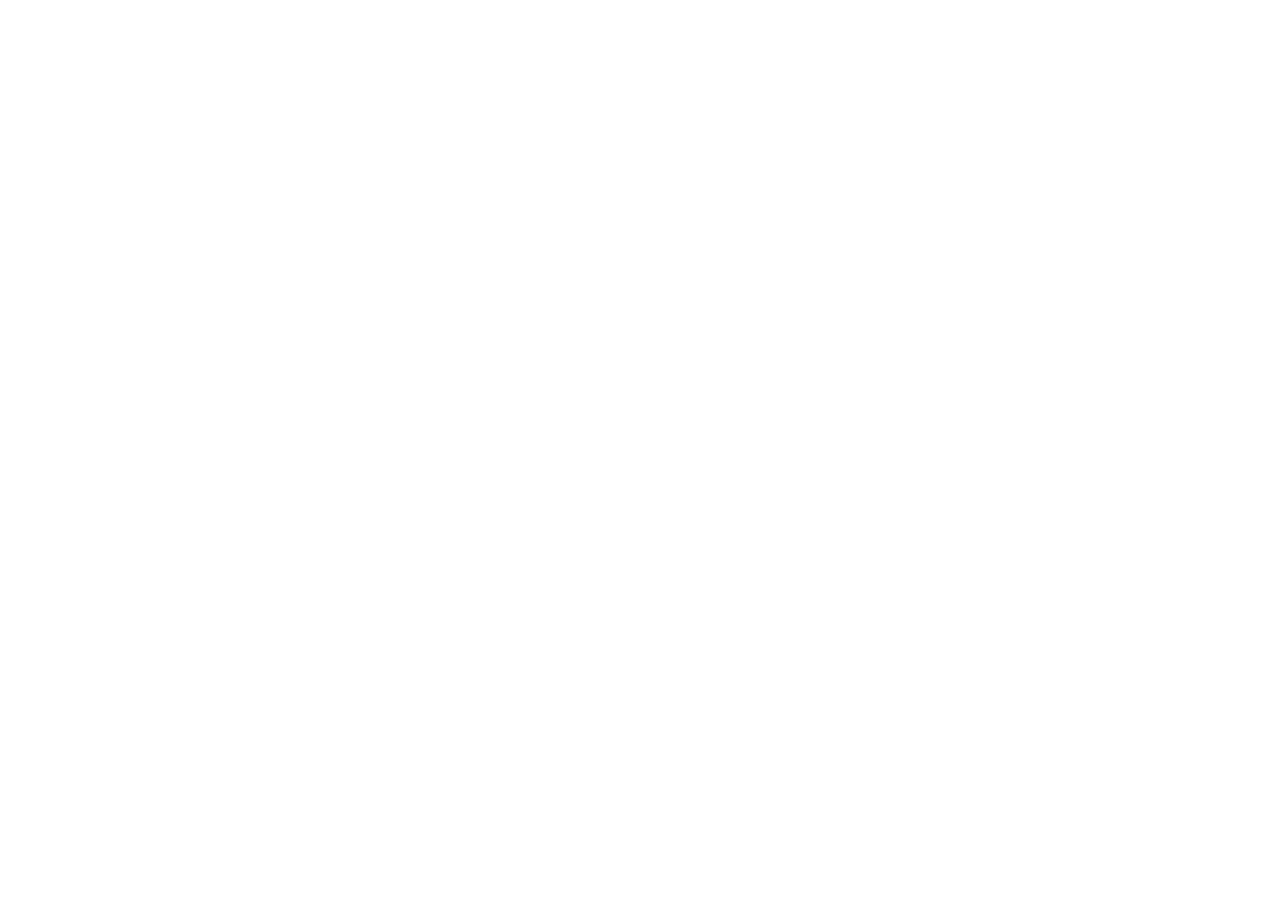
==== index.html @ 890cbd25 "Initialisation du projet et creation de la structure HTML" ====
<!DOCTYPE html>
<html lang="fr">
<head>
    <meta charset="UTF-8">
    <meta name="viewport" content="width=device-width, initial-scale=1.0">
    <title>Accueil</title>
    <link rel="stylesheet" href="css/style.css">
</head>
<body>
    <header>

    </header>
    <main>

    </main>
    <footer>

    </footer>
    <script src="js/main.js"></script>
    
</body>
</html>
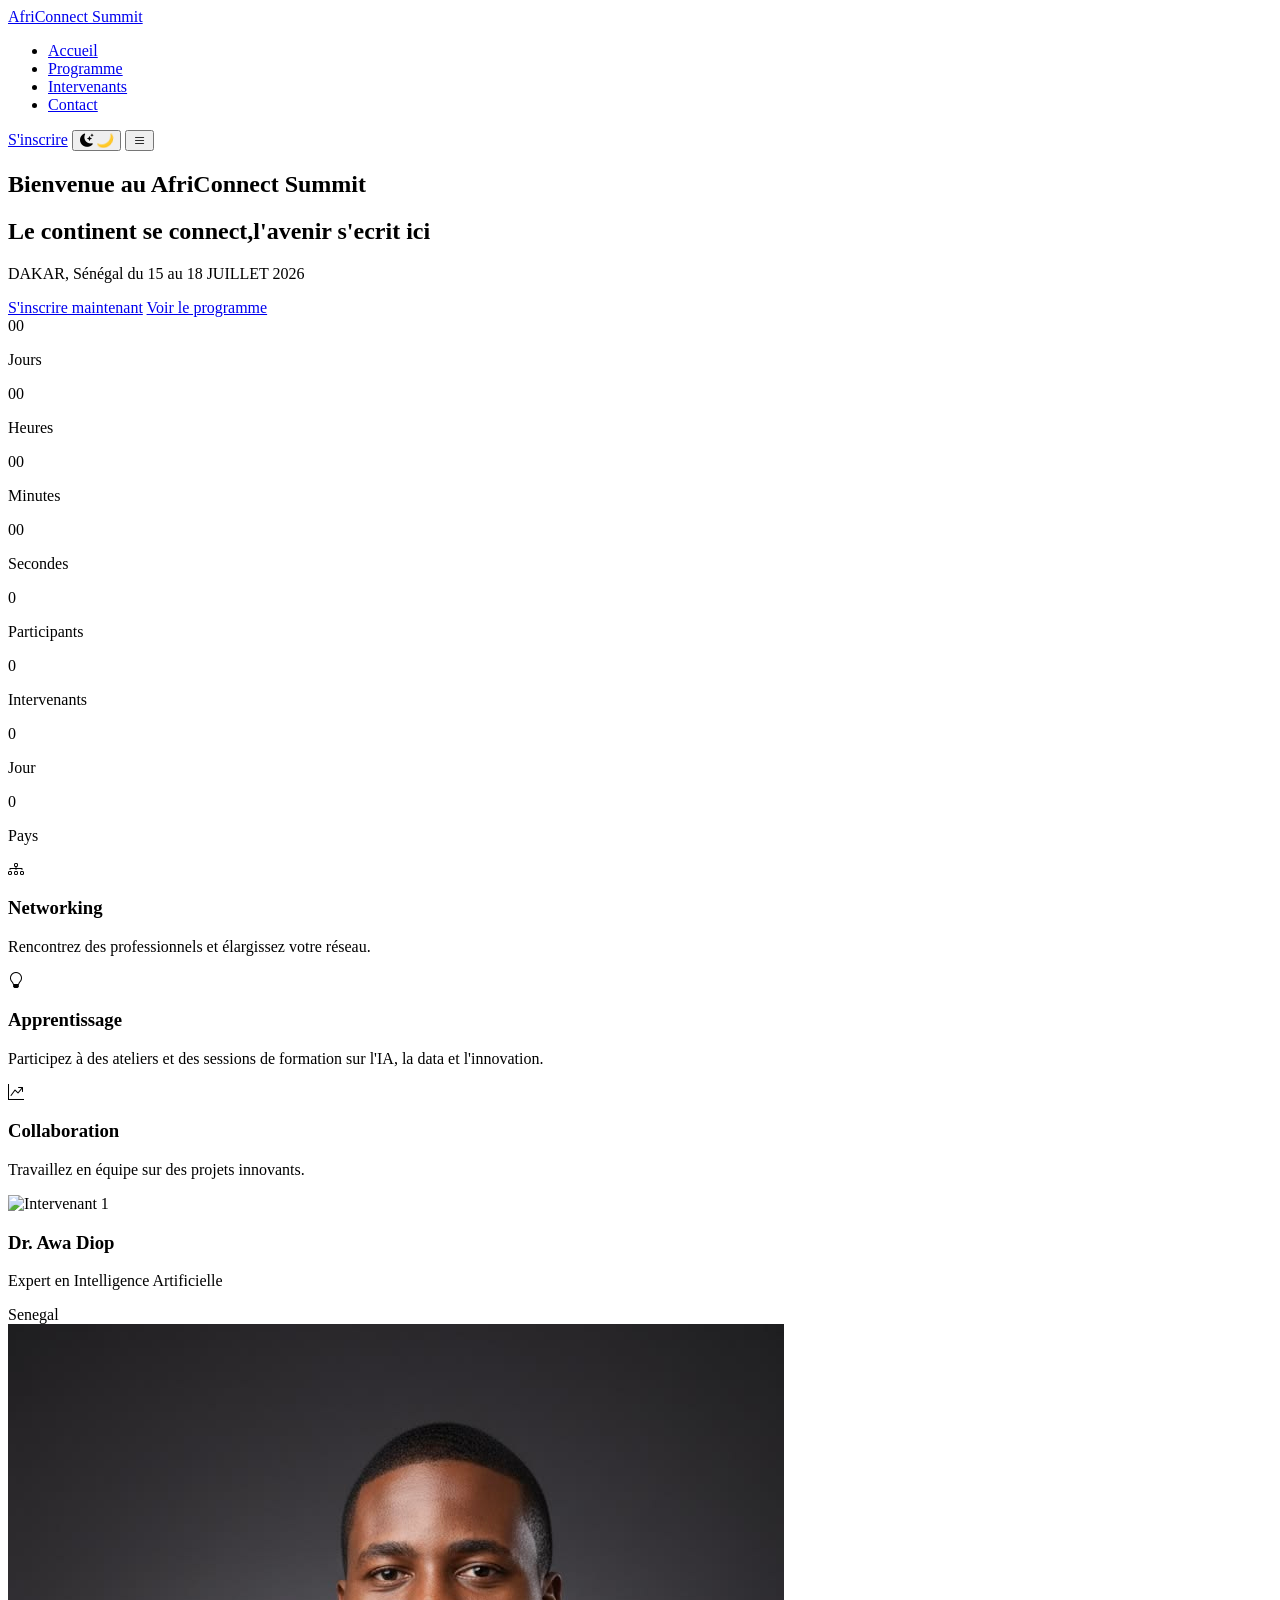
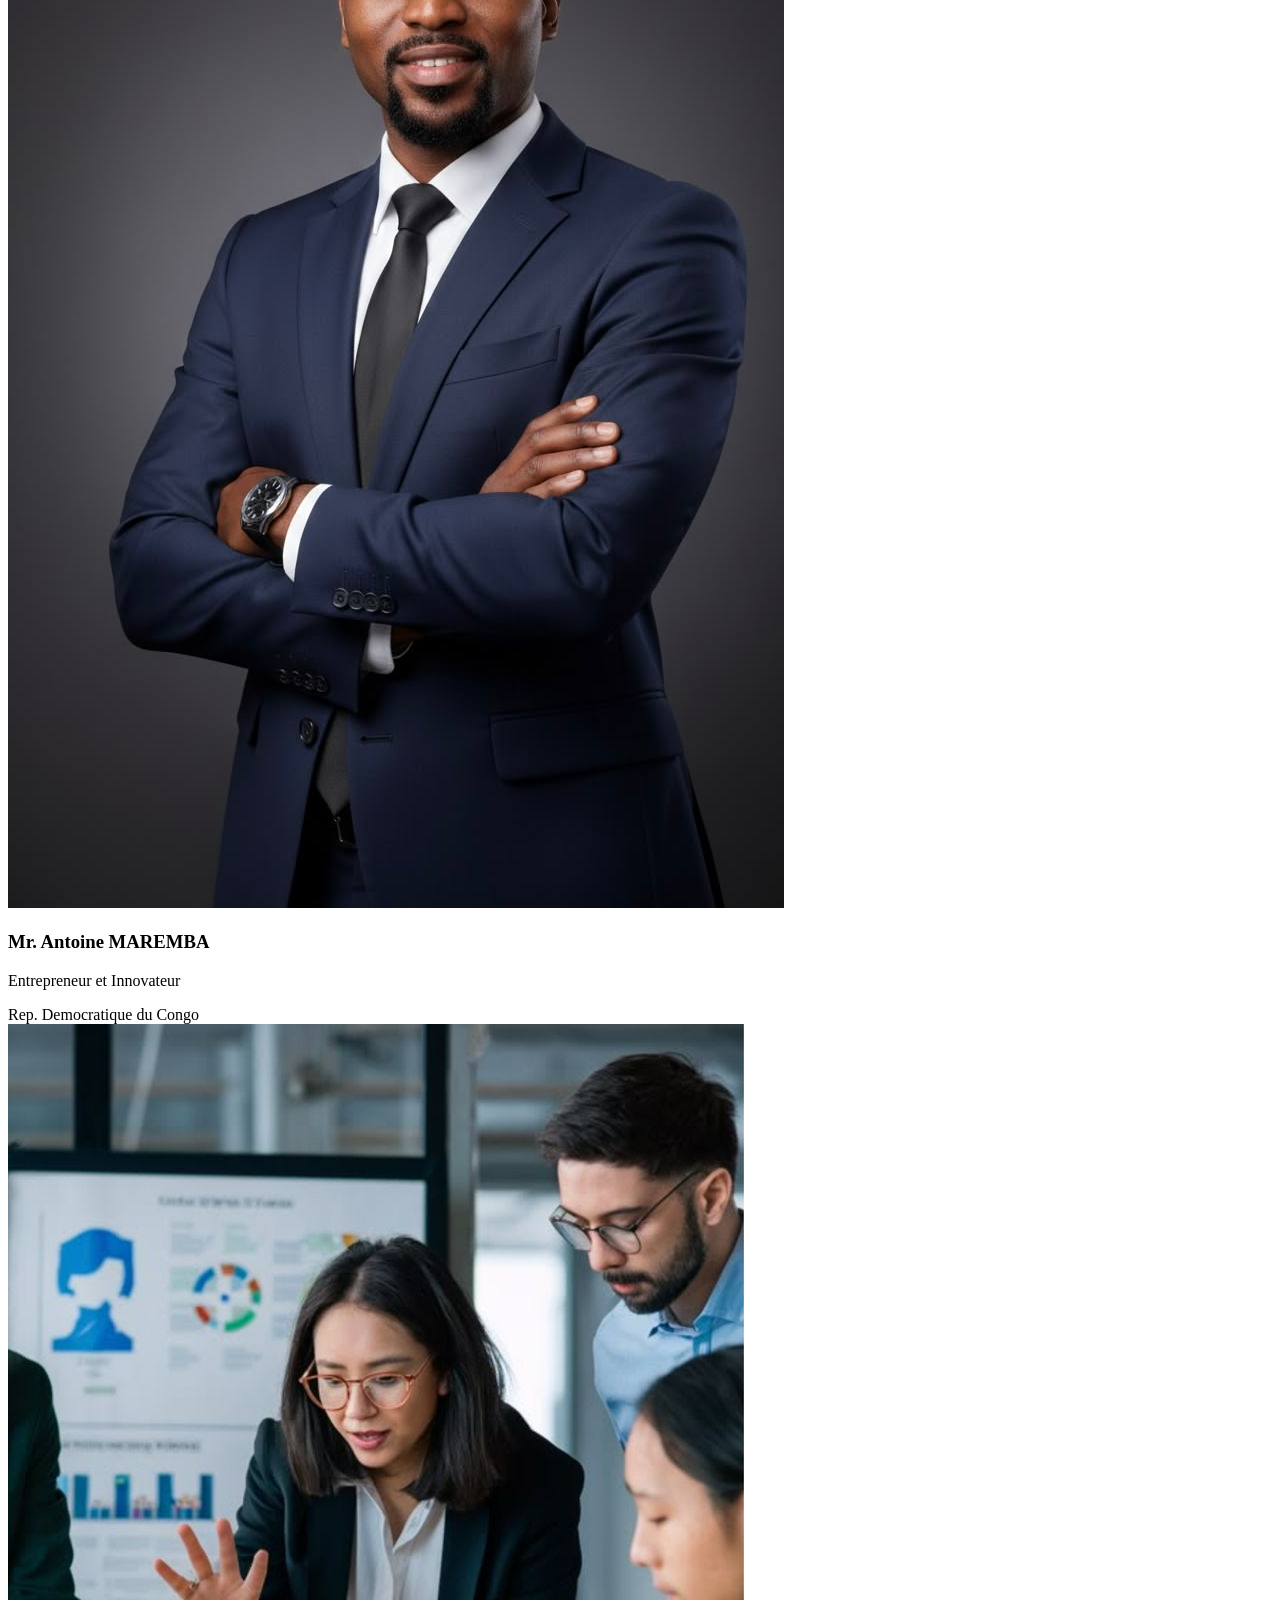
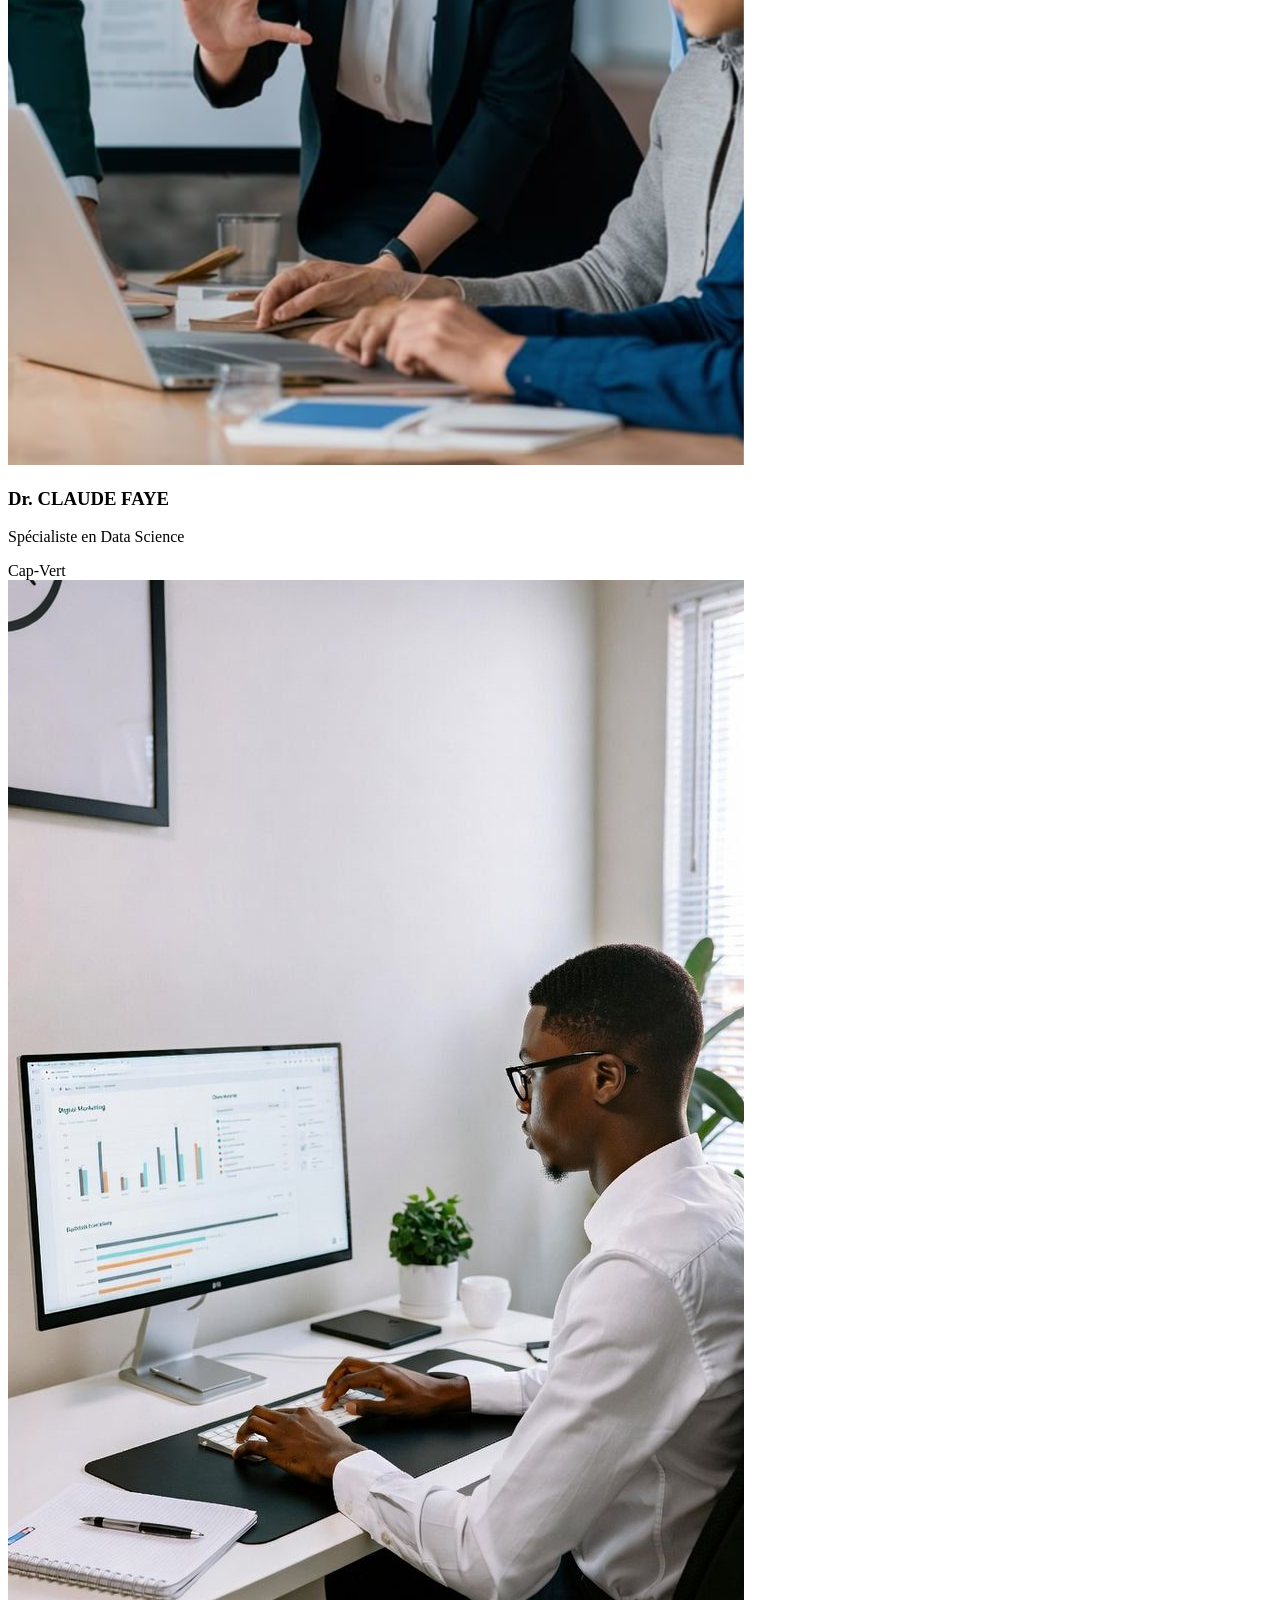
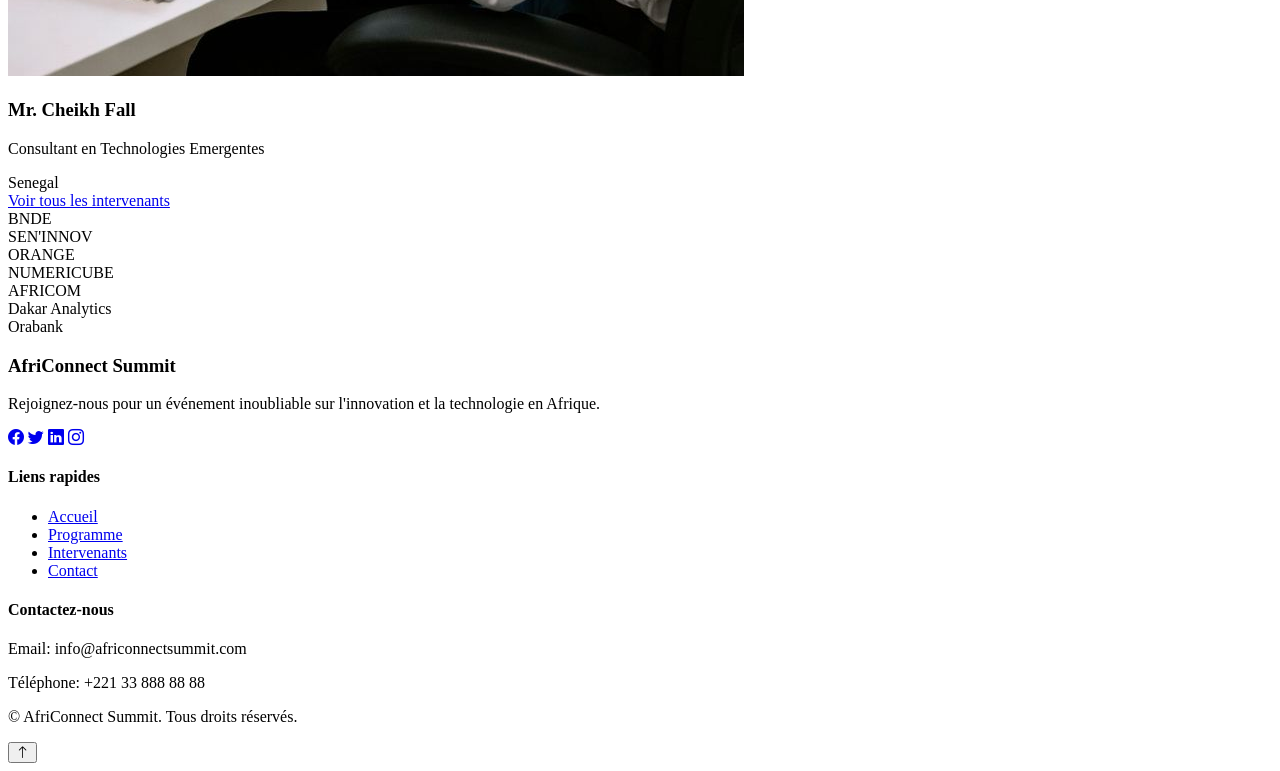
==== commit 0793b834: "Finalisation des 4 pages HTML" ====
--- a/index.html
+++ b/index.html
@@ -4,18 +4,193 @@
     <meta charset="UTF-8">
     <meta name="viewport" content="width=device-width, initial-scale=1.0">
     <title>Accueil</title>
+     <link rel="preconnect" href="https://fonts.googleapis.com">
+  <link href="https://fonts.googleapis.com/css2?family=Space+Grotesk:wght@500;600;700&family=Inter:wght@400;500;600;700&display=swap" rel="stylesheet">
+
+  <link rel="stylesheet" href="https://cdn.jsdelivr.net/npm/bootstrap-icons@1.11.3/font/bootstrap-icons.css">
     <link rel="stylesheet" href="css/style.css">
 </head>
 <body>
     <header>
+<nav class="navbar">
+            <a href="index.html" class="logo">AfriConnect <span>Summit</span></a>
+            <ul class="nav-links">
+                <li> <a href="index.html" class="acc">Accueil</a></li>
+                <li> <a href="programme.html">Programme</a></li>
+                <li> <a href="intervenants.html">Intervenants</a></li>
+                <li> <a href="contact.html">Contact</a></li>
+            </ul>
+            <div class="nav-actions">
+                <a href="contact.html" class="btn">S'inscrire</a>
+                <button id="theme-toggle" aria-label="Changer le thème">
+                    <i class="bi bi-moon-stars-fill"> 🌙 </i>
+                </button>
+                <button id="menu-toggle" aria-label="Ouvrir le menu">
+                <i class="bi bi-list"></i>
+            </button>
 
+            </div>
+        </nav>
     </header>
     <main>
+        <section class="hero">
+            <div class="container">
+                <h1>Bienvenue au AfriConnect Summit</h1>
+                <h2>Le continent se connect,l'avenir s'ecrit ici</h2>
+                <p class="hero-temp">DAKAR, Sénégal du 15 au 18 JUILLET 2026</p>
+
+                <a href="contact.html" class="btn">S'inscrire maintenant</a>
+                <a href="programme.html" class="btn">Voir le programme</a>
+            </div>
+            <!--COMPTE À REBOURS-->
+            <div class="countdown">
+                <div class="cd-item">
+                    <span id="days">00</span>
+                    <p>Jours</p>
+                </div>
+                <div class="cd-item">
+                    <span id="hours">00</span>
+                    <p>Heures</p>
+                </div>
+                <div class="cd-item">
+                    <span id="minutes">00</span>
+                    <p>Minutes</p>
+                </div>
+                <div class="cd-item">
+                    <span id="seconds">00</span>
+                    <p>Secondes</p>
+                </div>
+            </div>
+        </section>
+        <!--SECTION STATISTIQUES-->
+        <section class="stats">
+            <div class="container stats-grid">
+                <div class="stat-item">
+                    <span class="stat-number" data-target="1200">0</span>
+                    <p>Participants</p>
+                </div>
+                <div class="stat-item">
+                    <span class="stat-number" data-target="48">0</span>
+                    <p>Intervenants</p>
+                </div>
+                <div class="stat-item">
+                    <span class="stat-number" data-target="3">0</span>
+                    <p>Jour</p>
+                </div>
+                <div class="stat-item">
+                    <span class="stat-number" data-target="12">0</span>
+                    <p>Pays</p>
+                </div>
+            </div>
+        </section>
+        <!--SECTION POURQUOI PARTICIPER-->
+        <section class="why">
+            <div class="container why-flex">
+                <div class="why-card anim">
+                  <i class="bi bi-diagram-3"></i>
+                    <h3>Networking</h3>
+                    <p>Rencontrez des professionnels et élargissez votre réseau.</p>
+                </div>
+                <div class="why-card anim">
+                  <i class="bi bi-lightbulb"></i>
+                    <h3>Apprentissage</h3>
+                    <p>Participez à des ateliers et des sessions de formation sur l'IA, la data et l'innovation.</p>
+                </div>
+                <div class="why-card anim">
+                  <i class="bi bi-graph-up-arrow"></i>
+                    <h3>Collaboration</h3>
+                    <p>Travaillez en équipe sur des projets innovants.</p>
+                </div>
+            </div>
+        </section>
+        <!--SECTION INTERVENANTS-->
+        <section class="speakers">
+            <div class="container">
+                <div class="speakers-grid">
+                    <div class="speaker-card anim">
+                        <img src="images/expert ia.jpg" alt="Intervenant 1">
+                        <h3>Dr. Awa Diop</h3>
+                        <p>Expert en Intelligence Artificielle</p>
+                        <span>Senegal</span>
+                    </div>
+                    <div class="speaker-card anim">
+                        <img src="images/innov.jpg" alt="Intervenant 2">
+                        <h3>Mr. Antoine MAREMBA</h3>
+                        <p>Entrepreneur et Innovateur</p>
+                        <span>Rep. Democratique du Congo</span>
+                    </div>
+                    <div class="speaker-card anim">
+                        <img src="images/ds.jpg" alt="Intervenant 3">
+                        <h3>Dr. CLAUDE FAYE</h3>
+                        <p>Spécialiste en Data Science</p>
+                        <span>Cap-Vert</span>
+                    </div>
+                    <div class="speaker-card anim">
+                        <img src="images/tech.jpg" alt="Intervenant 4">
+                        <h3>Mr. Cheikh Fall</h3>
+                        <p>Consultant en Technologies Emergentes</p>
+                        <span>Senegal</span>
+                    </div>
+                </div>
+                    <div class="see-all">
+                        <a href="intervenants.html" class="btn">Voir tous les intervenants</a>
+                    </div>
+            </div>
+            </section>
+        <!--SECTION SPONSORS-->
+        <section class="sponsors">
+            <div class="container sponsors-flex">
+                <div class="sponsor-or">
+                    <div class="sponsor-logo">BNDE</div>
+                    <div class="sponsor-logo">SEN'INNOV</div>
+                </div>
+                <div class="sponsor-argent">
+                    <div class="sponsor-logo">ORANGE</div>
+                    <div class="sponsor-logo">NUMERICUBE</div>
+                    <div class="sponsor-logo">AFRICOM</div>
+                </div>
+                <div class="sponsor-bronze">
+                    <div class="sponsor-logo">Dakar Analytics</div>
+                    <div class="sponsor-logo">Orabank</div>
+                </div>
+            </div>
+        </section>
 
     </main>
-    <footer>
+    <!--SECTION FOOTER-->
+    <footer class="footer">
+        <div class="container footer-flex">
+            <div class="footer-info">
+                <h3>AfriConnect Summit</h3>
+                <p>Rejoignez-nous pour un événement inoubliable sur l'innovation et la technologie en Afrique.</p>
+                <div class="social-icons">
+                    <a href="#"><i class="bi bi-facebook"></i></a>
+                    <a href="#"><i class="bi bi-twitter"></i></a>
+                    <a href="#"><i class="bi bi-linkedin"></i></a>
+                    <a href="#"><i class="bi bi-instagram"></i></a>
+                </div>
+            </div>
+            <div class="footer-links">
+                <h4>Liens rapides</h4>
+                <ul>
+                    <li><a href="index.html">Accueil</a></li>
+                    <li><a href="programme.html">Programme</a></li>
+                    <li><a href="intervenants.html">Intervenants</a></li>
+                    <li><a href="contact.html">Contact</a></li>
+                </ul>
+            </div>
+            <div class="footer-contact">
+                <h4>Contactez-nous</h4>
+                <p>Email: info@africonnectsummit.com</p>
+                <p>Téléphone: +221 33 888 88 88</p>
+            </div>
+        </div>
+        <p class="footer-bottom">© <span id="current-year"></span> AfriConnect Summit. Tous droits réservés.</p>
 
     </footer>
+    <button id="back-to-top" aria-label="Retour en haut">
+        <i class="bi bi-arrow-up"></i>
+    </button>
     <script src="js/main.js"></script>
     
 </body>
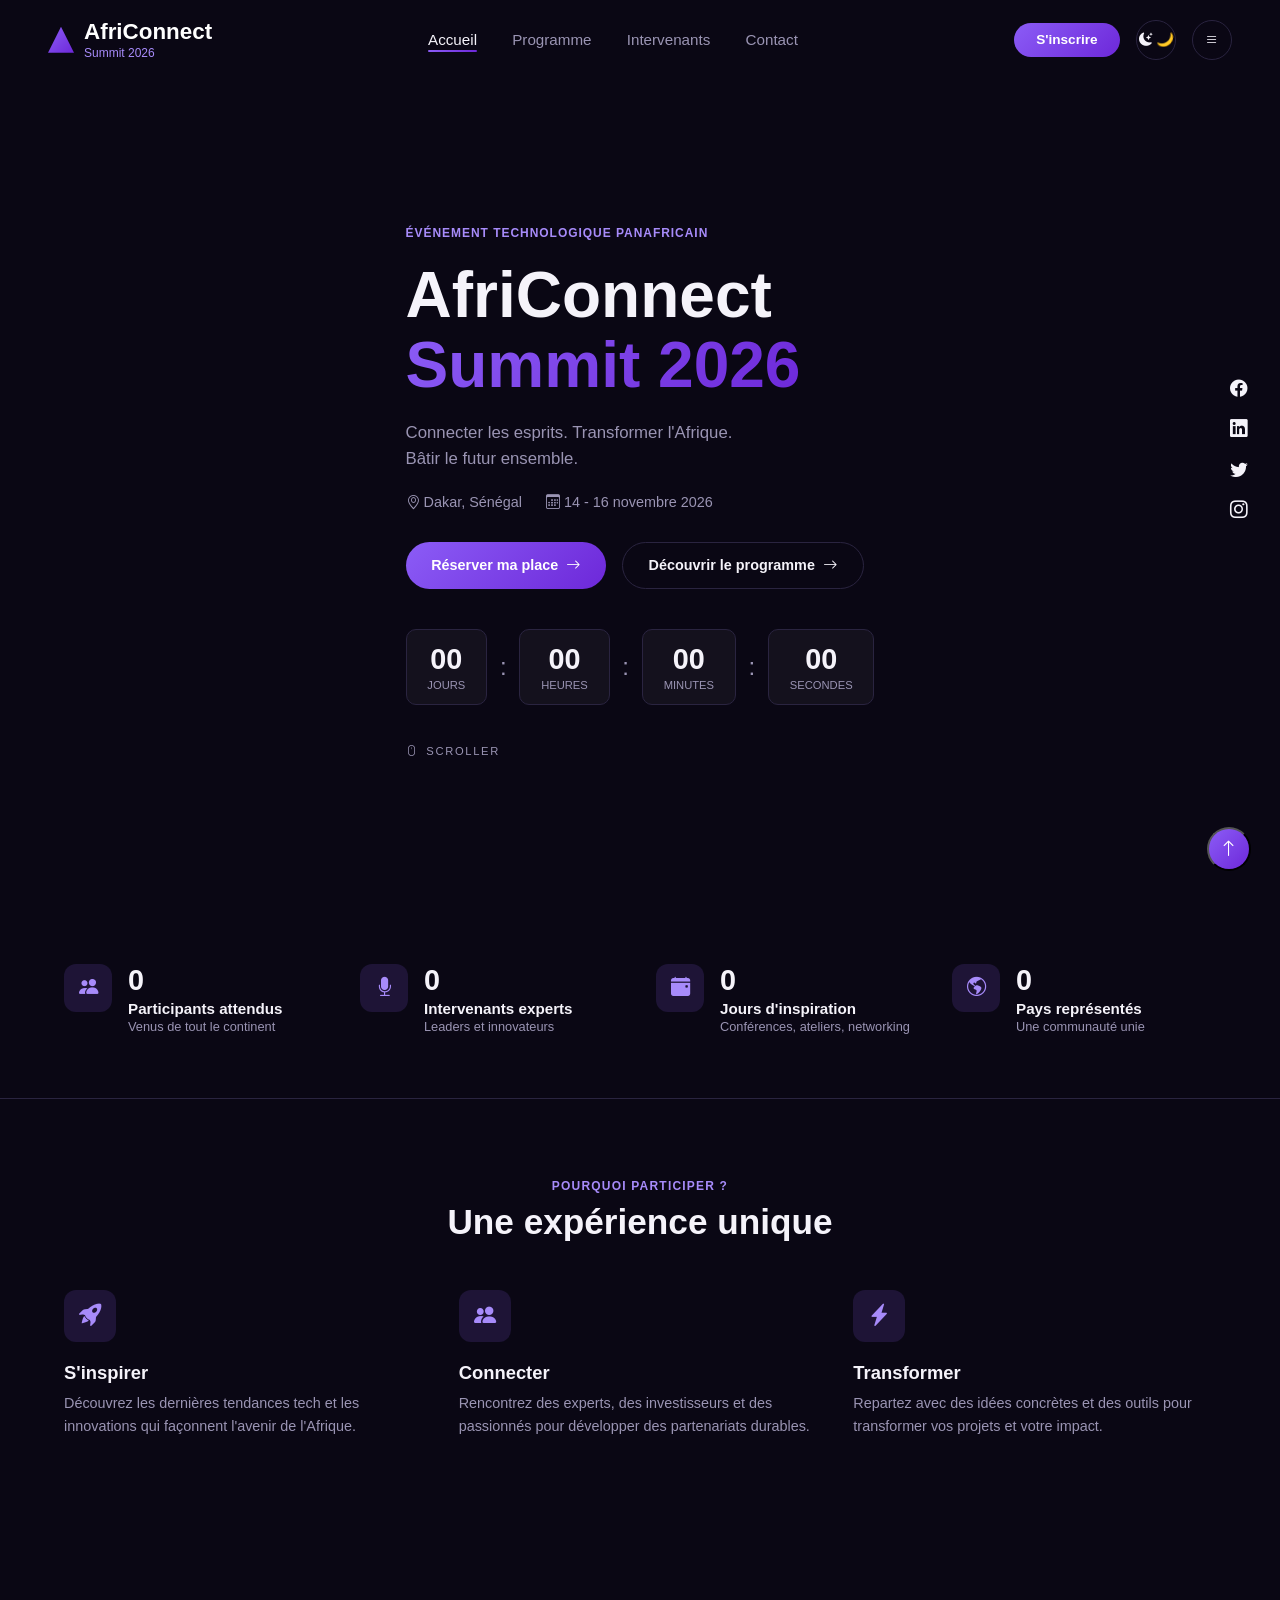
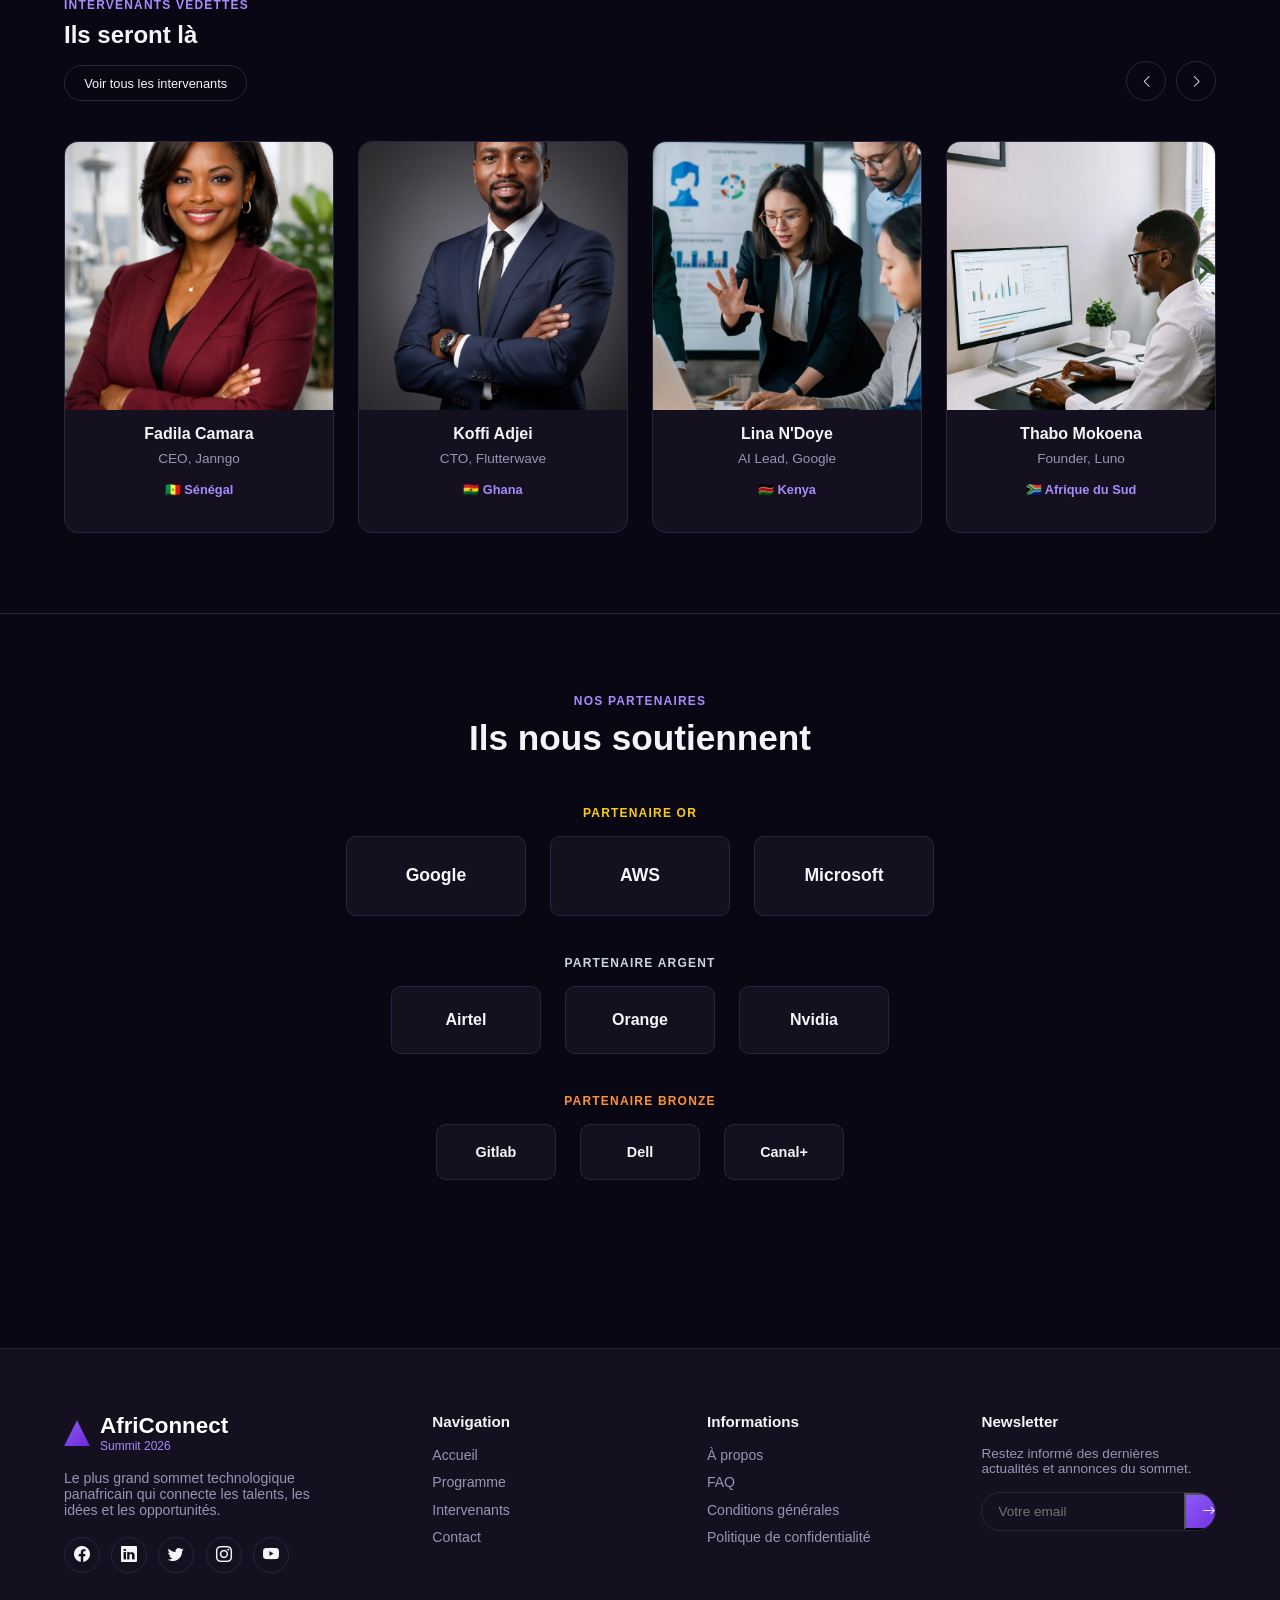
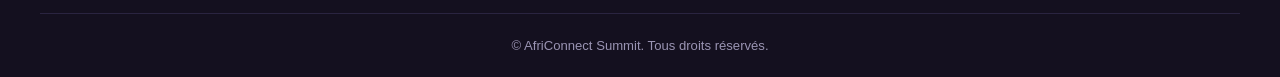
==== commit 2c47686c: "Finalisation du design CSS des 4 pages du site" ====
--- a/index.html
+++ b/index.html
@@ -13,7 +13,13 @@
 <body>
     <header>
 <nav class="navbar">
-            <a href="index.html" class="logo">AfriConnect <span>Summit</span></a>
+            <a href="index.html" class="logo">
+                <span class="logo-triangle"></span>
+                <span class="logo-text">
+                    <span class="logo-main">AfriConnect</span>
+                    <span class="logo-sub">Summit 2026</span>
+                </span>
+            </a>
             <ul class="nav-links">
                 <li> <a href="index.html" class="acc">Accueil</a></li>
                 <li> <a href="programme.html">Programme</a></li>
@@ -33,164 +39,264 @@
         </nav>
     </header>
     <main>
+        <!--SECTION HERO-->
         <section class="hero">
-            <div class="container">
-                <h1>Bienvenue au AfriConnect Summit</h1>
-                <h2>Le continent se connect,l'avenir s'ecrit ici</h2>
-                <p class="hero-temp">DAKAR, Sénégal du 15 au 18 JUILLET 2026</p>
-
-                <a href="contact.html" class="btn">S'inscrire maintenant</a>
-                <a href="programme.html" class="btn">Voir le programme</a>
-            </div>
-            <!--COMPTE À REBOURS-->
-            <div class="countdown">
-                <div class="cd-item">
-                    <span id="days">00</span>
-                    <p>Jours</p>
-                </div>
-                <div class="cd-item">
-                    <span id="hours">00</span>
-                    <p>Heures</p>
-                </div>
-                <div class="cd-item">
-                    <span id="minutes">00</span>
-                    <p>Minutes</p>
-                </div>
-                <div class="cd-item">
-                    <span id="seconds">00</span>
-                    <p>Secondes</p>
-                </div>
-            </div>
-        </section>
+    <video class="hero-video" autoplay muted loop playsinline>
+        <source src="https://videos.pexels.com/video-files/7101912/7101912-uhd_2560_1440_25fps.mp4" type="video/mp4">
+    </video>
+    <div class="hero-overlay"></div>
+
+    <div class="hero-socials">
+        <a href="#" aria-label="Facebook"><i class="bi bi-facebook"></i></a>
+        <a href="#" aria-label="LinkedIn"><i class="bi bi-linkedin"></i></a>
+        <a href="#" aria-label="Twitter"><i class="bi bi-twitter"></i></a>
+        <a href="#" aria-label="Instagram"><i class="bi bi-instagram"></i></a>
+    </div>
+
+    <div class="container hero-content">
+        <span class="badge">Événement technologique panafricain</span>
+        <h1>AfriConnect<br><span class="gradient-text">Summit 2026</span></h1>
+        <p class="hero-temp">Connecter les esprits. Transformer l'Afrique.<br>Bâtir le futur ensemble.</p>
+
+        <div class="hero-meta">
+            <span><i class="bi bi-geo-alt"></i> Dakar, Sénégal</span>
+            <span><i class="bi bi-calendar3"></i> 14 - 16 novembre 2026</span>
+        </div>
+
+        <div class="hero-cta">
+            <a href="contact.html" class="btn btn-primary">Réserver ma place <i class="bi bi-arrow-right"></i></a>
+            <a href="programme.html" class="btn btn-outline">Découvrir le programme <i class="bi bi-arrow-right"></i></a>
+        </div>
+
+        <div class="countdown">
+            <div class="cd-item"><span id="days">00</span><p>Jours</p></div>
+            <span class="cd-sep">:</span>
+            <div class="cd-item"><span id="hours">00</span><p>Heures</p></div>
+            <span class="cd-sep">:</span>
+            <div class="cd-item"><span id="minutes">00</span><p>Minutes</p></div>
+            <span class="cd-sep">:</span>
+            <div class="cd-item"><span id="seconds">00</span><p>Secondes</p></div>
+        </div>
+
+        <div class="scroller">
+            <i class="bi bi-mouse"></i> SCROLLER
+        </div>
+    </div>
+</section>
+        
         <!--SECTION STATISTIQUES-->
         <section class="stats">
-            <div class="container stats-grid">
-                <div class="stat-item">
-                    <span class="stat-number" data-target="1200">0</span>
-                    <p>Participants</p>
-                </div>
-                <div class="stat-item">
-                    <span class="stat-number" data-target="48">0</span>
-                    <p>Intervenants</p>
-                </div>
-                <div class="stat-item">
-                    <span class="stat-number" data-target="3">0</span>
-                    <p>Jour</p>
-                </div>
-                <div class="stat-item">
-                    <span class="stat-number" data-target="12">0</span>
-                    <p>Pays</p>
-                </div>
-            </div>
-        </section>
-        <!--SECTION POURQUOI PARTICIPER-->
-        <section class="why">
-            <div class="container why-flex">
-                <div class="why-card anim">
-                  <i class="bi bi-diagram-3"></i>
-                    <h3>Networking</h3>
-                    <p>Rencontrez des professionnels et élargissez votre réseau.</p>
-                </div>
-                <div class="why-card anim">
-                  <i class="bi bi-lightbulb"></i>
-                    <h3>Apprentissage</h3>
-                    <p>Participez à des ateliers et des sessions de formation sur l'IA, la data et l'innovation.</p>
-                </div>
-                <div class="why-card anim">
-                  <i class="bi bi-graph-up-arrow"></i>
-                    <h3>Collaboration</h3>
-                    <p>Travaillez en équipe sur des projets innovants.</p>
-                </div>
-            </div>
-        </section>
+    <div class="container stats-grid">
+        <div class="stat-item anim">
+            <div class="stat-icon"><i class="bi bi-people-fill"></i></div>
+            <div class="stat-text">
+                <span class="stat-number" data-target="1200">0</span>
+                <p class="stat-label">Participants attendus</p>
+                <p class="stat-sub">Venus de tout le continent</p>
+            </div>
+        </div>
+        <div class="stat-item anim">
+            <div class="stat-icon"><i class="bi bi-mic-fill"></i></div>
+            <div class="stat-text">
+                <span class="stat-number" data-target="48">0</span>
+                <p class="stat-label">Intervenants experts</p>
+                <p class="stat-sub">Leaders et innovateurs</p>
+            </div>
+        </div>
+        <div class="stat-item anim">
+            <div class="stat-icon"><i class="bi bi-calendar-event-fill"></i></div>
+            <div class="stat-text">
+                <span class="stat-number" data-target="3">0</span>
+                <p class="stat-label">Jours d'inspiration</p>
+                <p class="stat-sub">Conférences, ateliers, networking</p>
+            </div>
+        </div>
+        <div class="stat-item anim">
+            <div class="stat-icon"><i class="bi bi-globe-americas"></i></div>
+            <div class="stat-text">
+                <span class="stat-number" data-target="12">0</span>
+                <p class="stat-label">Pays représentés</p>
+                <p class="stat-sub">Une communauté unie</p>
+            </div>
+        </div>
+    </div>
+</section>
+<section class="why">
+    <div class="container">
+        <div class="section-head">
+            <span class="eyebrow">Pourquoi participer ?</span>
+            <h2>Une expérience unique</h2>
+        </div>
+
+        <div class="why-flex">
+            <div class="why-card anim">
+                <div class="why-icon"><i class="bi bi-rocket-takeoff-fill"></i></div>
+                <h3>S'inspirer</h3>
+                <p>Découvrez les dernières tendances tech et les innovations qui façonnent l'avenir de l'Afrique.</p>
+            </div>
+            <div class="why-card anim">
+                <div class="why-icon"><i class="bi bi-people-fill"></i></div>
+                <h3>Connecter</h3>
+                <p>Rencontrez des experts, des investisseurs et des passionnés pour développer des partenariats durables.</p>
+            </div>
+            <div class="why-card anim">
+                <div class="why-icon"><i class="bi bi-lightning-charge-fill"></i></div>
+                <h3>Transformer</h3>
+                <p>Repartez avec des idées concrètes et des outils pour transformer vos projets et votre impact.</p>
+            </div>
+        </div>
+    </div>
+</section>
         <!--SECTION INTERVENANTS-->
         <section class="speakers">
-            <div class="container">
-                <div class="speakers-grid">
-                    <div class="speaker-card anim">
-                        <img src="images/expert ia.jpg" alt="Intervenant 1">
-                        <h3>Dr. Awa Diop</h3>
-                        <p>Expert en Intelligence Artificielle</p>
-                        <span>Senegal</span>
-                    </div>
-                    <div class="speaker-card anim">
-                        <img src="images/innov.jpg" alt="Intervenant 2">
-                        <h3>Mr. Antoine MAREMBA</h3>
-                        <p>Entrepreneur et Innovateur</p>
-                        <span>Rep. Democratique du Congo</span>
-                    </div>
-                    <div class="speaker-card anim">
-                        <img src="images/ds.jpg" alt="Intervenant 3">
-                        <h3>Dr. CLAUDE FAYE</h3>
-                        <p>Spécialiste en Data Science</p>
-                        <span>Cap-Vert</span>
-                    </div>
-                    <div class="speaker-card anim">
-                        <img src="images/tech.jpg" alt="Intervenant 4">
-                        <h3>Mr. Cheikh Fall</h3>
-                        <p>Consultant en Technologies Emergentes</p>
-                        <span>Senegal</span>
-                    </div>
+    <div class="container">
+        <div class="speakers-head">
+            <div>
+                <span class="eyebrow">Intervenants vedettes</span>
+                <h2>Ils seront là</h2>
+                <a href="intervenants.html" class="btn btn-outline btn-sm">Voir tous les intervenants</a>
+            </div>
+            <div class="speakers-nav">
+                <button class="nav-arrow" aria-label="Précédent"><i class="bi bi-chevron-left"></i></button>
+                <button class="nav-arrow" aria-label="Suivant"><i class="bi bi-chevron-right"></i></button>
+            </div>
+        </div>
+
+        <div class="speakers-grid">
+            <div class="speaker-card anim">
+                <div class="speaker-photo">
+                    <img src="images/expert-ia.jpg" alt="Fadila Camara">
                 </div>
-                    <div class="see-all">
-                        <a href="intervenants.html" class="btn">Voir tous les intervenants</a>
-                    </div>
-            </div>
-            </section>
+                <h3>Fadila Camara</h3>
+                <p class="speaker-role">CEO, Janngo</p>
+                <span class="speaker-country">🇸🇳 Sénégal</span>
+            </div>
+
+            <div class="speaker-card anim">
+                <div class="speaker-photo">
+                    <img src="images/innov.jpg" alt="Koffi Adjei">
+                </div>
+                <h3>Koffi Adjei</h3>
+                <p class="speaker-role">CTO, Flutterwave</p>
+                <span class="speaker-country">🇬🇭 Ghana</span>
+            </div>
+
+            <div class="speaker-card anim">
+                <div class="speaker-photo">
+                    <img src="images/ds.jpg" alt="Lina N'Doye">
+                </div>
+                <h3>Lina N'Doye</h3>
+                <p class="speaker-role">AI Lead, Google</p>
+                <span class="speaker-country">🇰🇪 Kenya</span>
+            </div>
+
+            <div class="speaker-card anim">
+                <div class="speaker-photo">
+                    <img src="images/tech.jpg" alt="Thabo Mokoena">
+                </div>
+                <h3>Thabo Mokoena</h3>
+                <p class="speaker-role">Founder, Luno</p>
+                <span class="speaker-country">🇿🇦 Afrique du Sud</span>
+            </div>
+        </div>
+    </div>
+</section>
         <!--SECTION SPONSORS-->
         <section class="sponsors">
-            <div class="container sponsors-flex">
-                <div class="sponsor-or">
-                    <div class="sponsor-logo">BNDE</div>
-                    <div class="sponsor-logo">SEN'INNOV</div>
-                </div>
-                <div class="sponsor-argent">
-                    <div class="sponsor-logo">ORANGE</div>
-                    <div class="sponsor-logo">NUMERICUBE</div>
-                    <div class="sponsor-logo">AFRICOM</div>
-                </div>
-                <div class="sponsor-bronze">
-                    <div class="sponsor-logo">Dakar Analytics</div>
-                    <div class="sponsor-logo">Orabank</div>
-                </div>
-            </div>
-        </section>
+    <div class="container">
+        <div class="section-head">
+            <span class="eyebrow">Nos partenaires</span>
+            <h2>Ils nous soutiennent</h2>
+        </div>
+
+        <div class="sponsor-tier">
+            <span class="tier-label tier-or">Partenaire or</span>
+            <div class="sponsor-row">
+                <div class="sponsor-logo sponsor-lg">Google</div>
+                <div class="sponsor-logo sponsor-lg">AWS</div>
+                <div class="sponsor-logo sponsor-lg">Microsoft</div>
+            </div>
+        </div>
+
+        <div class="sponsor-tier">
+            <span class="tier-label tier-argent">Partenaire argent</span>
+            <div class="sponsor-row">
+                <div class="sponsor-logo sponsor-md">Airtel</div>
+                <div class="sponsor-logo sponsor-md">Orange</div>
+                <div class="sponsor-logo sponsor-md">Nvidia</div>
+            </div>
+        </div>
+
+        <div class="sponsor-tier">
+            <span class="tier-label tier-bronze">Partenaire bronze</span>
+            <div class="sponsor-row">
+                <div class="sponsor-logo sponsor-sm">Gitlab</div>
+                <div class="sponsor-logo sponsor-sm">Dell</div>
+                <div class="sponsor-logo sponsor-sm">Canal+</div>
+            </div>
+        </div>
+    </div>
+</section>
 
     </main>
     <!--SECTION FOOTER-->
     <footer class="footer">
-        <div class="container footer-flex">
-            <div class="footer-info">
-                <h3>AfriConnect Summit</h3>
-                <p>Rejoignez-nous pour un événement inoubliable sur l'innovation et la technologie en Afrique.</p>
-                <div class="social-icons">
-                    <a href="#"><i class="bi bi-facebook"></i></a>
-                    <a href="#"><i class="bi bi-twitter"></i></a>
-                    <a href="#"><i class="bi bi-linkedin"></i></a>
-                    <a href="#"><i class="bi bi-instagram"></i></a>
-                </div>
-            </div>
-            <div class="footer-links">
-                <h4>Liens rapides</h4>
-                <ul>
-                    <li><a href="index.html">Accueil</a></li>
-                    <li><a href="programme.html">Programme</a></li>
-                    <li><a href="intervenants.html">Intervenants</a></li>
-                    <li><a href="contact.html">Contact</a></li>
-                </ul>
-            </div>
-            <div class="footer-contact">
-                <h4>Contactez-nous</h4>
-                <p>Email: info@africonnectsummit.com</p>
-                <p>Téléphone: +221 33 888 88 88</p>
-            </div>
-        </div>
-        <p class="footer-bottom">© <span id="current-year"></span> AfriConnect Summit. Tous droits réservés.</p>
-
-    </footer>
-    <button id="back-to-top" aria-label="Retour en haut">
-        <i class="bi bi-arrow-up"></i>
-    </button>
+    <div class="container footer-flex">
+        <div class="footer-info">
+            <a href="index.html" class="logo">
+    <span class="logo-triangle"></span>
+    <span class="logo-text">
+        <span class="logo-main">AfriConnect</span>
+        <span class="logo-sub">Summit 2026</span>
+    </span>
+</a>
+            <p>Le plus grand sommet technologique panafricain qui connecte les talents, les idées et les opportunités.</p>
+            <div class="social-icons">
+                <a href="#" aria-label="Facebook"><i class="bi bi-facebook"></i></a>
+                <a href="#" aria-label="LinkedIn"><i class="bi bi-linkedin"></i></a>
+                <a href="#" aria-label="Twitter"><i class="bi bi-twitter"></i></a>
+                <a href="#" aria-label="Instagram"><i class="bi bi-instagram"></i></a>
+                <a href="#" aria-label="YouTube"><i class="bi bi-youtube"></i></a>
+            </div>
+        </div>
+
+        <div class="footer-links">
+            <h4>Navigation</h4>
+            <ul>
+                <li><a href="index.html">Accueil</a></li>
+                <li><a href="programme.html">Programme</a></li>
+                <li><a href="intervenants.html">Intervenants</a></li>
+                <li><a href="contact.html">Contact</a></li>
+            </ul>
+        </div>
+
+        <div class="footer-info-links">
+            <h4>Informations</h4>
+            <ul>
+                <li><a href="#">À propos</a></li>
+                <li><a href="#">FAQ</a></li>
+                <li><a href="#">Conditions générales</a></li>
+                <li><a href="#">Politique de confidentialité</a></li>
+            </ul>
+        </div>
+
+        <div class="footer-newsletter">
+            <h4>Newsletter</h4>
+            <p>Restez informé des dernières actualités et annonces du sommet.</p>
+            <form class="newsletter-form">
+                <input type="email" placeholder="Votre email" required>
+                <button type="submit" aria-label="S'abonner"><i class="bi bi-arrow-right"></i></button>
+            </form>
+        </div>
+    </div>
+
+    <p class="footer-bottom">© <span id="current-year"></span> AfriConnect Summit. Tous droits réservés.</p>
+</footer>
+
+<button id="back-to-top" aria-label="Retour en haut">
+    <i class="bi bi-arrow-up"></i>
+</button>
+    
     <script src="js/main.js"></script>
     
 </body>
--- a/css/style.css
+++ b/css/style.css
@@ -0,0 +1,1262 @@
+:root {
+  --color-bg: #0a0714;
+  --color-surface: #14101f;
+  --color-surface-alt: #1c1630;
+
+  --color-text: #f5f3fa;
+  --color-text-muted: #9a94b3;
+
+  --color-primary: #8b5cf6;
+  --color-primary-light: #a78bfa;
+  --color-accent: #6d28d9;
+
+  --color-border: #2a2440;
+
+  --font-title: 'Space Grotesk', sans-serif;
+  --font-body: 'Inter', sans-serif;
+
+  --radius: 14px;
+}
+
+* { margin: 0; padding: 0; box-sizing: border-box; }
+
+body {
+  background-color: var(--color-bg);
+  color: var(--color-text);
+  font-family: var(--font-body);
+}
+
+.container {
+  max-width: 1200px;
+  margin: 0 auto;
+  padding: 0 1.5rem;
+}
+.navbar {
+  position: fixed;
+  top: 0;
+  left: 0;
+  width: 100%;
+  z-index: 1000;
+  display: flex;
+  align-items: center;
+  justify-content: space-between;
+  padding: 1.2rem 3rem;
+  transition: background-color 0.3s ease, padding 0.3s ease;
+}
+
+.navbar.scrolled {
+  background-color: rgba(10, 7, 20, 0.85);
+  backdrop-filter: blur(10px);
+  padding: 0.8rem 3rem;
+  border-bottom: 1px solid var(--color-border);
+}
+a {
+  color: inherit;
+  text-decoration: none;
+}
+
+ul {
+  list-style: none;
+}
+.logo {
+  display: flex;
+  align-items: center;
+  gap: 10px;
+  color: var(--color-text);
+}
+
+.logo-text {
+  display: flex;
+  flex-direction: column;
+  line-height: 1.2;
+}
+
+.logo-main {
+  font-weight: 700;
+  font-size: 1.4rem;
+  color: #ffffff;
+}
+
+.logo-sub {
+  font-size: 0.75rem;
+  font-weight: 500;
+  color: var(--color-primary-light);
+}
+
+.logo-triangle {
+  display: inline-block;
+  width: 26px;
+  height: 26px;
+  background: linear-gradient(135deg, var(--color-primary), var(--color-accent));
+  clip-path: polygon(50% 0%, 0% 100%, 100% 100%);
+  flex-shrink: 0;
+}
+
+
+
+.nav-links {
+  display: flex;
+  gap: 2.2rem;
+  list-style: none;
+}
+
+.nav-links a {
+  font-size: 0.95rem;
+  font-weight: 500;
+  color: var(--color-text-muted);
+  text-decoration: none;
+  position: relative;
+  padding-bottom: 4px;
+}
+
+.nav-links a:hover,
+.nav-links a.acc {
+  color: var(--color-text);
+}
+
+.nav-links a.acc::after {
+  content: "";
+  position: absolute;
+  left: 0;
+  bottom: 0;
+  width: 100%;
+  height: 2px;
+  background: linear-gradient(90deg, var(--color-primary), var(--color-accent));
+  border-radius: 2px;
+}
+
+.nav-actions {
+  display: flex;
+  align-items: center;
+  gap: 1rem;
+}
+
+.nav-actions .btn {
+  padding: 0.6rem 1.4rem;
+  border-radius: 100px;
+  background: linear-gradient(135deg, var(--color-primary), var(--color-accent));
+  color: #fff;
+  font-weight: 600;
+  font-size: 0.85rem;
+  text-decoration: none;
+  display: inline-block;
+}
+
+#theme-toggle,
+#menu-toggle {
+  width: 40px;
+  height: 40px;
+  border-radius: 50%;
+  border: 1px solid var(--color-border);
+  color: var(--color-text);
+  background: transparent;
+  display: flex;
+  align-items: center;
+  justify-content: center;
+  cursor: pointer;
+}
+
+.hero {
+  position: relative;
+  min-height: 100vh;
+  display: flex;
+  align-items: center;
+  overflow: hidden;
+}
+
+.hero-video {
+  position: absolute;
+  top: 50%;
+  left: 50%;
+  min-width: 100%;
+  min-height: 100%;
+  transform: translate(-50%, -50%);
+  object-fit: cover;
+  z-index: 0;
+}
+
+.hero-overlay {
+  position: absolute;
+  inset: 0;
+  background: linear-gradient(180deg, rgba(10,7,20,0.55), rgba(10,7,20,0.95));
+  z-index: 1;
+}
+
+.hero-socials {
+  position: absolute;
+  right: 2rem;
+  top: 50%;
+  transform: translateY(-50%);
+  z-index: 2;
+  display: flex;
+  flex-direction: column;
+  gap: 1.2rem;
+}
+
+.hero-socials a {
+  color: var(--color-text);
+  font-size: 1.1rem;
+}
+
+.hero-content {
+  position: relative;
+  z-index: 2;
+  max-width: 640px;
+  padding-top: 5rem;
+}
+
+.badge {
+  display: inline-block;
+  font-size: 0.75rem;
+  font-weight: 700;
+  letter-spacing: 0.08em;
+  text-transform: uppercase;
+  color: var(--color-primary-light);
+  margin-bottom: 1.2rem;
+}
+
+.hero-content h1 {
+  font-family: var(--font-title);
+  font-size: clamp(2.6rem, 5.5vw, 4rem);
+  line-height: 1.1;
+  font-weight: 700;
+  color: var(--color-text);
+}
+
+.gradient-text {
+  background: linear-gradient(135deg, var(--color-primary), var(--color-accent));
+  -webkit-background-clip: text;
+  background-clip: text;
+  color: transparent;
+}
+
+.hero-temp {
+  margin-top: 1.2rem;
+  color: var(--color-text-muted);
+  font-size: 1.05rem;
+  max-width: 480px;
+  line-height: 1.6;
+}
+
+.hero-meta {
+  display: flex;
+  gap: 1.5rem;
+  margin-top: 1.3rem;
+  font-size: 0.9rem;
+  color: var(--color-text-muted);
+}
+
+.hero-cta {
+  display: flex;
+  gap: 1rem;
+  margin-top: 2rem;
+  flex-wrap: wrap;
+}
+
+.hero-cta .btn {
+  display: inline-flex;
+  align-items: center;
+  gap: 0.5rem;
+  padding: 0.9rem 1.6rem;
+  border-radius: 100px;
+  font-weight: 600;
+  font-size: 0.9rem;
+}
+
+.btn-primary {
+  background: linear-gradient(135deg, var(--color-primary), var(--color-accent));
+  color: #fff;
+}
+
+.btn-outline {
+  border: 1px solid var(--color-border);
+  color: var(--color-text);
+}
+
+.countdown {
+  display: flex;
+  align-items: center;
+  gap: 0.8rem;
+  margin-top: 2.5rem;
+}
+
+.cd-item {
+  background: rgba(255,255,255,0.04);
+  border: 1px solid var(--color-border);
+  border-radius: 10px;
+  padding: 0.8rem 1.3rem;
+  text-align: center;
+  min-width: 70px;
+}
+
+.cd-item span {
+  font-family: var(--font-title);
+  font-size: 1.8rem;
+  font-weight: 700;
+  display: block;
+  color: var(--color-text);
+}
+
+.cd-item p {
+  font-size: 0.7rem;
+  text-transform: uppercase;
+  color: var(--color-text-muted);
+  margin-top: 0.2rem;
+}
+
+.cd-sep {
+  font-size: 1.5rem;
+  color: var(--color-text-muted);
+}
+
+.scroller {
+  margin-top: 2.5rem;
+  font-size: 0.7rem;
+  letter-spacing: 0.15em;
+  color: var(--color-text-muted);
+  display: flex;
+  align-items: center;
+  gap: 0.5rem;
+}
+.why {
+  padding: 5rem 0;
+}
+
+.section-head {
+  text-align: center;
+  margin-bottom: 3rem;
+}
+
+.eyebrow {
+  display: block;
+  font-size: 0.75rem;
+  font-weight: 700;
+  letter-spacing: 0.1em;
+  text-transform: uppercase;
+  color: var(--color-primary-light);
+  margin-bottom: 0.6rem;
+}
+
+.section-head h2 {
+  font-family: var(--font-title);
+  font-size: clamp(1.6rem, 3vw, 2.2rem);
+  font-weight: 700;
+}
+
+.why-flex {
+  display: flex;
+  gap: 2rem;
+}
+
+.why-card {
+  flex: 1;
+  text-align: left;
+}
+
+.why-icon {
+  width: 52px;
+  height: 52px;
+  border-radius: 12px;
+  background: rgba(139, 92, 246, 0.15);
+  color: var(--color-primary-light);
+  display: flex;
+  align-items: center;
+  justify-content: center;
+  font-size: 1.4rem;
+  margin-bottom: 1.2rem;
+}
+
+.why-card h3 {
+  font-family: var(--font-title);
+  font-size: 1.15rem;
+  margin-bottom: 0.5rem;
+}
+
+.why-card p {
+  color: var(--color-text-muted);
+  font-size: 0.9rem;
+  line-height: 1.6;
+}
+
+@media (max-width: 768px) {
+  .why-flex { flex-direction: column; }
+}
+.speakers {
+  padding: 5rem 0;
+}
+
+.speakers-head {
+  display: flex;
+  justify-content: space-between;
+  align-items: flex-end;
+  margin-bottom: 2.5rem;
+}
+
+.speakers-head .btn-outline {
+  margin-top: 1rem;
+}
+
+.btn-sm {
+  padding: 0.6rem 1.2rem;
+  font-size: 0.8rem;
+  border-radius: 100px;
+  display: inline-block;
+}
+
+.speakers-nav {
+  display: flex;
+  gap: 0.6rem;
+}
+
+.nav-arrow {
+  width: 40px;
+  height: 40px;
+  border-radius: 50%;
+  border: 1px solid var(--color-border);
+  color: var(--color-text);
+  background: transparent;
+  display: flex;
+  align-items: center;
+  justify-content: center;
+}
+
+.nav-arrow:hover {
+  border-color: var(--color-primary);
+  color: var(--color-primary-light);
+}
+
+.speakers-grid {
+  display: grid;
+  grid-template-columns: repeat(4, 1fr);
+  gap: 1.5rem;
+}
+
+.speaker-card {
+  background: var(--color-surface);
+  border: 1px solid var(--color-border);
+  border-radius: var(--radius);
+  overflow: hidden;
+  transition: transform 0.3s ease, border-color 0.3s ease;
+}
+
+.speaker-card:hover {
+  transform: translateY(-6px);
+  border-color: var(--color-primary);
+}
+
+.speaker-photo {
+  aspect-ratio: 1/1;
+  overflow: hidden;
+}
+
+.speaker-photo img {
+  width: 100%;
+  height: 100%;
+  object-fit: cover;
+}
+
+.speaker-card h3 {
+  font-size: 1rem;
+  margin: 0.9rem 1rem 0.2rem;
+}
+
+.speaker-role {
+  color: var(--color-text-muted);
+  font-size: 0.85rem;
+  margin: 0 1rem;
+}
+
+.speaker-country {
+  display: block;
+  font-size: 0.8rem;
+  color: var(--color-text-muted);
+  margin: 0.5rem 1rem 1rem;
+}
+
+@media (max-width: 1024px) {
+  .speakers-grid { grid-template-columns: repeat(2, 1fr); }
+}
+
+@media (max-width: 600px) {
+  .speakers-head { flex-direction: column; align-items: flex-start; gap: 1rem; }
+  .speakers-grid { grid-template-columns: 1fr; }
+}
+.sponsors {
+  padding: 5rem 0;
+  border-top: 1px solid var(--color-border);
+}
+
+.sponsor-tier {
+  margin-bottom: 2.5rem;
+}
+
+.tier-label {
+  display: block;
+  text-align: center;
+  font-size: 0.75rem;
+  font-weight: 700;
+  letter-spacing: 0.1em;
+  text-transform: uppercase;
+  margin-bottom: 1rem;
+}
+
+.tier-or { color: #facc15; }
+.tier-argent { color: #cbd5e1; }
+.tier-bronze { color: #fb923c; }
+
+.sponsor-row {
+  display: flex;
+  justify-content: center;
+  gap: 1.5rem;
+  flex-wrap: wrap;
+}
+
+.sponsor-logo {
+  background: var(--color-surface);
+  border: 1px solid var(--color-border);
+  border-radius: 10px;
+  display: flex;
+  align-items: center;
+  justify-content: center;
+  font-weight: 700;
+  color: var(--color-text);
+  transition: border-color 0.3s ease;
+}
+
+.sponsor-logo:hover {
+  border-color: var(--color-primary);
+}
+
+.sponsor-lg {
+  width: 180px;
+  height: 80px;
+  font-size: 1.1rem;
+}
+
+.sponsor-md {
+  width: 150px;
+  height: 68px;
+  font-size: 1rem;
+}
+
+.sponsor-sm {
+  width: 120px;
+  height: 56px;
+  font-size: 0.9rem;
+}
+
+@media (max-width: 600px) {
+  .sponsor-lg, .sponsor-md, .sponsor-sm {
+    width: 100%;
+    max-width: 200px;
+  }
+}
+.stats {
+  padding: 4rem 0;
+  border-bottom: 1px solid var(--color-border);
+}
+
+.stats-grid {
+  display: grid;
+  grid-template-columns: repeat(4, 1fr);
+  gap: 2rem;
+}
+
+.stat-item {
+  display: flex;
+  align-items: flex-start;
+  gap: 1rem;
+}
+
+.stat-icon {
+  width: 48px;
+  height: 48px;
+  min-width: 48px;
+  border-radius: 12px;
+  background: rgba(139, 92, 246, 0.15);
+  color: var(--color-primary-light);
+  display: flex;
+  align-items: center;
+  justify-content: center;
+  font-size: 1.2rem;
+}
+
+.stat-number {
+  font-family: var(--font-title);
+  font-size: 1.8rem;
+  font-weight: 700;
+  color: var(--color-text);
+  display: block;
+}
+
+.stat-label {
+  font-weight: 600;
+  font-size: 0.95rem;
+  margin-top: 0.2rem;
+}
+
+.stat-sub {
+  font-size: 0.8rem;
+  color: var(--color-text-muted);
+  margin-top: 0.1rem;
+}
+
+@media (max-width: 768px) {
+  .stats-grid { grid-template-columns: repeat(2, 1fr); }
+}
+.footer {
+  background: var(--color-surface);
+  border-top: 1px solid var(--color-border);
+  padding: 4rem 0 1.5rem;
+  margin-top: 3rem;
+}
+
+.footer-flex {
+  display: flex;
+  justify-content: space-between;
+  gap: 2.5rem;
+  flex-wrap: wrap;
+  padding-bottom: 2.5rem;
+  border-bottom: 1px solid var(--color-border);
+}
+
+.footer-info {
+  flex: 1.4;
+  min-width: 220px;
+}
+
+.footer-info p {
+  color: var(--color-text-muted);
+  font-size: 0.88rem;
+  margin: 1rem 0 1.2rem;
+  max-width: 280px;
+}
+
+.social-icons {
+  display: flex;
+  gap: 0.7rem;
+}
+
+.social-icons a {
+  width: 36px;
+  height: 36px;
+  border-radius: 50%;
+  border: 1px solid var(--color-border);
+  color: var(--color-text);
+  display: flex;
+  align-items: center;
+  justify-content: center;
+}
+
+.social-icons a:hover {
+  background: var(--color-primary);
+  border-color: var(--color-primary);
+}
+
+.footer-links,
+.footer-info-links,
+.footer-newsletter {
+  flex: 1;
+  min-width: 160px;
+}
+
+.footer h4 {
+  font-family: var(--font-title);
+  font-size: 0.95rem;
+  margin-bottom: 1rem;
+}
+
+.footer-links ul li,
+.footer-info-links ul li {
+  margin-bottom: 0.6rem;
+}
+
+.footer-links a,
+.footer-info-links a {
+  color: var(--color-text-muted);
+  font-size: 0.88rem;
+}
+
+.footer-links a:hover,
+.footer-info-links a:hover {
+  color: var(--color-primary-light);
+}
+
+.footer-newsletter p {
+  color: var(--color-text-muted);
+  font-size: 0.85rem;
+  margin-bottom: 1rem;
+}
+
+.newsletter-form {
+  display: flex;
+  border: 1px solid var(--color-border);
+  border-radius: 100px;
+  overflow: hidden;
+}
+
+.newsletter-form input {
+  flex: 1;
+  background: transparent;
+  border: none;
+  padding: 0.7rem 1rem;
+  color: var(--color-text);
+  font-size: 0.85rem;
+}
+
+.newsletter-form input:focus {
+  outline: none;
+}
+
+.newsletter-form button {
+  background: linear-gradient(135deg, var(--color-primary), var(--color-accent));
+  color: #fff;
+  padding: 0 1rem;
+}
+
+.footer-bottom {
+  text-align: center;
+  padding-top: 1.5rem;
+  font-size: 0.82rem;
+  color: var(--color-text-muted);
+}
+
+#back-to-top {
+  position: fixed;
+  bottom: 1.8rem;
+  right: 1.8rem;
+  width: 44px;
+  height: 44px;
+  border-radius: 50%;
+  background: linear-gradient(135deg, var(--color-primary), var(--color-accent));
+  color: #fff;
+  display: flex;
+  align-items: center;
+  justify-content: center;
+  font-size: 1.1rem;
+  z-index: 900;
+}
+
+@media (max-width: 768px) {
+  .footer-flex { flex-direction: column; }
+}
+.page-hero {
+  padding: 9rem 0 3rem;
+  border-bottom: 1px solid var(--color-border);
+  background: linear-gradient(180deg, rgba(139, 92, 246, 0.08), transparent);
+}
+
+.page-hero-grid {
+  display: grid;
+  grid-template-columns: 1.2fr 1fr;
+  gap: 2.5rem;
+  align-items: center;
+}
+
+.bread {
+  font-size: 0.85rem;
+  color: var(--color-text-muted);
+  margin-bottom: 0.8rem;
+}
+
+.bread a {
+  color: var(--color-text-muted);
+}
+
+.bread a:hover {
+  color: var(--color-primary-light);
+}
+
+.page-hero-text h1 {
+  font-family: var(--font-title);
+  font-size: clamp(2rem, 4vw, 2.6rem);
+  font-weight: 700;
+}
+
+.page-hero-text p {
+  color: var(--color-text-muted);
+  margin-top: 0.8rem;
+  max-width: 480px;
+}
+
+.page-hero-video {
+  border-radius: var(--radius);
+  overflow: hidden;
+  border: 1px solid var(--color-border);
+  aspect-ratio: 4/3;
+}
+
+.page-hero-video video {
+  width: 100%;
+  height: 100%;
+  object-fit: cover;
+}
+
+@media (max-width: 900px) {
+  .page-hero-grid {
+    grid-template-columns: 1fr;
+  }
+  .page-hero-video {
+    order: -1;
+  }
+}
+
+.bread {
+  font-size: 0.85rem;
+  color: var(--color-text-muted);
+  margin-bottom: 0.8rem;
+}
+
+.bread a {
+  color: var(--color-text-muted);
+}
+
+.bread a:hover {
+  color: var(--color-primary-light);
+}
+
+.page-hero h1 {
+  font-family: var(--font-title);
+  font-size: clamp(2rem, 4vw, 2.6rem);
+  font-weight: 700;
+  max-width: 640px;
+}
+
+.page-hero p {
+  color: var(--color-text-muted);
+  margin-top: 0.8rem;
+  max-width: 560px;
+}
+.tabs-section {
+  padding: 4rem 0;
+}
+
+.tab-buttons {
+  display: flex;
+  gap: 0.6rem;
+  margin-bottom: 2rem;
+  border-bottom: 1px solid var(--color-border);
+}
+
+.tab-btn {
+  padding: 0.9rem 1.6rem;
+  font-weight: 600;
+  font-size: 0.95rem;
+  color: var(--color-text-muted);
+  position: relative;
+  background: transparent;
+  border: none;
+}
+
+.tab-btn::after {
+  content: "";
+  position: absolute;
+  left: 0;
+  right: 0;
+  bottom: -1px;
+  height: 2px;
+  background: linear-gradient(90deg, var(--color-primary), var(--color-accent));
+  transform: scaleX(0);
+  transition: transform 0.3s ease;
+}
+
+.tab-btn.active {
+  color: var(--color-text);
+}
+
+.tab-btn.active::after {
+  transform: scaleX(1);
+}
+
+.tab-pane {
+  display: none;
+}
+
+.tab-pane.active {
+  display: block;
+  animation: fadeIn 0.4s ease;
+}
+
+@keyframes fadeIn {
+  from { opacity: 0; }
+  to { opacity: 1; }
+}
+
+.programme-table {
+  width: 100%;
+  border-collapse: collapse;
+  background: var(--color-surface);
+  border: 1px solid var(--color-border);
+  border-radius: var(--radius);
+  overflow: hidden;
+}
+
+.programme-table th,
+.programme-table td {
+  padding: 1rem 1.2rem;
+  text-align: left;
+  font-size: 0.9rem;
+}
+
+.programme-table thead th {
+  background: var(--color-surface-alt);
+  font-family: var(--font-title);
+  text-transform: uppercase;
+  font-size: 0.72rem;
+  letter-spacing: 0.06em;
+  color: var(--color-text-muted);
+}
+
+.programme-table tbody tr:nth-child(even) {
+  background: rgba(139, 92, 246, 0.04);
+}
+
+.programme-table tbody tr:hover {
+  background: rgba(139, 92, 246, 0.1);
+}
+.themes-section {
+  padding: 5rem 0;
+  border-top: 1px solid var(--color-border);
+}
+
+.themes-grid {
+  display: grid;
+  grid-template-columns: repeat(2, 1fr);
+  gap: 1.5rem;
+}
+
+.theme-card {
+  background: var(--color-surface);
+  border: 1px solid var(--color-border);
+  border-radius: var(--radius);
+  padding: 1.8rem;
+  display: flex;
+  gap: 1.2rem;
+  transition: transform 0.3s ease, border-color 0.3s ease;
+}
+
+.theme-card:hover {
+  transform: translateY(-6px);
+  border-color: var(--color-primary);
+}
+
+.theme-card i {
+  width: 52px;
+  height: 52px;
+  min-width: 52px;
+  border-radius: 12px;
+  background: rgba(139, 92, 246, 0.15);
+  color: var(--color-primary-light);
+  display: flex;
+  align-items: center;
+  justify-content: center;
+  font-size: 1.4rem;
+}
+
+.theme-card h3 {
+  font-family: var(--font-title);
+  font-size: 1.1rem;
+  margin-bottom: 0.4rem;
+}
+
+.theme-card p {
+  color: var(--color-text-muted);
+  font-size: 0.9rem;
+  line-height: 1.5;
+}
+
+@media (max-width: 768px) {
+  .themes-grid { grid-template-columns: 1fr; }
+}
+.speakers-full-section {
+  padding: 4rem 0 5rem;
+}
+
+.filter {
+  display: flex;
+  gap: 0.7rem;
+  flex-wrap: wrap;
+  margin-bottom: 2.5rem;
+}
+
+.filter-btn {
+  padding: 0.6rem 1.3rem;
+  border-radius: 100px;
+  border: 1px solid var(--color-border);
+  background: transparent;
+  color: var(--color-text-muted);
+  font-size: 0.85rem;
+  font-weight: 600;
+  transition: all 0.3s ease;
+}
+
+.filter-btn:hover {
+  border-color: var(--color-primary);
+  color: var(--color-primary-light);
+}
+
+.filter-btn.active {
+  background: linear-gradient(135deg, var(--color-primary), var(--color-accent));
+  border-color: transparent;
+  color: #fff;
+}
+
+.speakers-grid-full {
+  display: grid;
+  grid-template-columns: repeat(3, 1fr);
+  gap: 1.5rem;
+}
+
+.speaker-card {
+  background: var(--color-surface);
+  border: 1px solid var(--color-border);
+  border-radius: var(--radius);
+  overflow: hidden;
+  text-align: center;
+  padding-bottom: 1.2rem;
+  transition: transform 0.3s ease, border-color 0.3s ease;
+}
+
+.speaker-card:hover {
+  transform: translateY(-6px);
+  border-color: var(--color-primary);
+}
+
+.speaker-card img {
+  width: 100%;
+  aspect-ratio: 1/1;
+  object-fit: cover;
+  margin-bottom: 1rem;
+}
+
+.speaker-card h3 {
+  font-size: 1rem;
+  padding: 0 1rem;
+}
+
+.speaker-card p {
+  color: var(--color-text-muted);
+  font-size: 0.85rem;
+  padding: 0.3rem 1rem 0.5rem;
+}
+
+.speaker-card span {
+  font-size: 0.8rem;
+  color: var(--color-primary-light);
+  font-weight: 600;
+}
+
+.speaker-card.hidden {
+  display: none;
+}
+
+@media (max-width: 1024px) {
+  .speakers-grid-full { grid-template-columns: repeat(2, 1fr); }
+}
+
+@media (max-width: 600px) {
+  .speakers-grid-full { grid-template-columns: 1fr; }
+}
+.registration {
+  padding: 4rem 0 5rem;
+}
+
+.contact-layout {
+  display: flex;
+  gap: 3rem;
+  align-items: flex-start;
+}
+
+.contact-form-wrap {
+  flex: 1.4;
+  background: var(--color-surface);
+  border: 1px solid var(--color-border);
+  border-radius: var(--radius);
+  padding: 2rem;
+}
+
+.contact-form-wrap label {
+  display: block;
+  font-size: 0.85rem;
+  font-weight: 600;
+  margin-top: 1.2rem;
+  margin-bottom: 0.4rem;
+}
+
+.contact-form-wrap label:first-child {
+  margin-top: 0;
+}
+
+.contact-form-wrap input,
+.contact-form-wrap select,
+.contact-form-wrap textarea {
+  width: 100%;
+  padding: 0.8rem 1rem;
+  border-radius: var(--radius-sm, 8px);
+  border: 1.5px solid var(--color-border);
+  background: var(--color-bg);
+  color: var(--color-text);
+  font-size: 0.9rem;
+}
+
+.contact-form-wrap textarea {
+  min-height: 110px;
+  resize: vertical;
+}
+
+.contact-form-wrap input:focus,
+.contact-form-wrap select:focus,
+.contact-form-wrap textarea:focus {
+  outline: none;
+  border-color: var(--color-primary);
+}
+
+.error-msg {
+  display: none;
+  color: #f87171;
+  font-size: 0.8rem;
+  margin-top: 0.3rem;
+}
+
+.form-group.invalid .error-msg {
+  display: block;
+}
+
+.form-group.invalid input,
+.form-group.invalid select,
+.form-group.invalid textarea {
+  border-color: #f87171;
+}
+
+.form-group.valid input,
+.form-group.valid select,
+.form-group.valid textarea {
+  border-color: #34d399;
+}
+
+.form-success {
+  display: none;
+  background: rgba(52, 211, 153, 0.12);
+  border: 1px solid #34d399;
+  color: #34d399;
+  padding: 1rem 1.2rem;
+  border-radius: var(--radius-sm, 8px);
+  margin-bottom: 1.2rem;
+  font-weight: 600;
+}
+
+.form-success.visible {
+  display: block;
+}
+
+.contact-form-wrap button[type="submit"] {
+  margin-top: 1.8rem;
+  width: 100%;
+  padding: 1rem;
+  border-radius: 100px;
+  background: linear-gradient(135deg, var(--color-primary), var(--color-accent));
+  color: #fff;
+  font-weight: 600;
+  font-size: 0.95rem;
+}
+
+.contact-info {
+  flex: 1;
+}
+
+.info-block {
+  margin-bottom: 1.8rem;
+}
+
+.info-block h3 {
+  font-family: var(--font-title);
+  font-size: 1rem;
+  margin-bottom: 0.4rem;
+  display: flex;
+  align-items: center;
+  gap: 0.5rem;
+  color: var(--color-primary-light);
+}
+
+.info-block p {
+  color: var(--color-text-muted);
+  font-size: 0.9rem;
+}
+
+/* FAQ accordéon CSS pur */
+.faq-section {
+  padding: 4rem 0;
+  border-top: 1px solid var(--color-border);
+}
+
+.faq-section h2 {
+  font-family: var(--font-title);
+  font-size: clamp(1.5rem, 3vw, 2rem);
+  margin-bottom: 2rem;
+}
+
+.faq-item {
+  border-bottom: 1px solid var(--color-border);
+}
+
+.faq-item input[type="checkbox"] {
+  display: none;
+}
+
+.faq-question {
+  display: block;
+  padding: 1.1rem 2rem 1.1rem 0;
+  font-weight: 600;
+  cursor: pointer;
+  position: relative;
+}
+
+.faq-question::after {
+  content: "+";
+  position: absolute;
+  right: 0;
+  top: 1.1rem;
+  font-size: 1.3rem;
+  color: var(--color-primary-light);
+  transition: transform 0.3s ease;
+}
+
+.faq-item input:checked ~ .faq-question::after {
+  transform: rotate(45deg);
+}
+
+.faq-answer {
+  max-height: 0;
+  overflow: hidden;
+  transition: max-height 0.35s ease;
+  color: var(--color-text-muted);
+  font-size: 0.9rem;
+}
+
+.faq-item input:checked ~ .faq-answer {
+  max-height: 200px;
+  padding-bottom: 1.1rem;
+}
+
+/* Carte Google Maps */
+.map-section {
+  padding: 4rem 0 5rem;
+}
+
+.map-wrap {
+  border-radius: var(--radius);
+  overflow: hidden;
+  border: 1px solid var(--color-border);
+}
+
+.map-wrap iframe {
+  width: 100%;
+  height: 380px;
+  border: 0;
+  display: block;
+  filter: invert(90%) hue-rotate(180deg) brightness(0.9) contrast(1.1);
+}
+
+@media (max-width: 900px) {
+  .contact-layout { flex-direction: column; }
+}
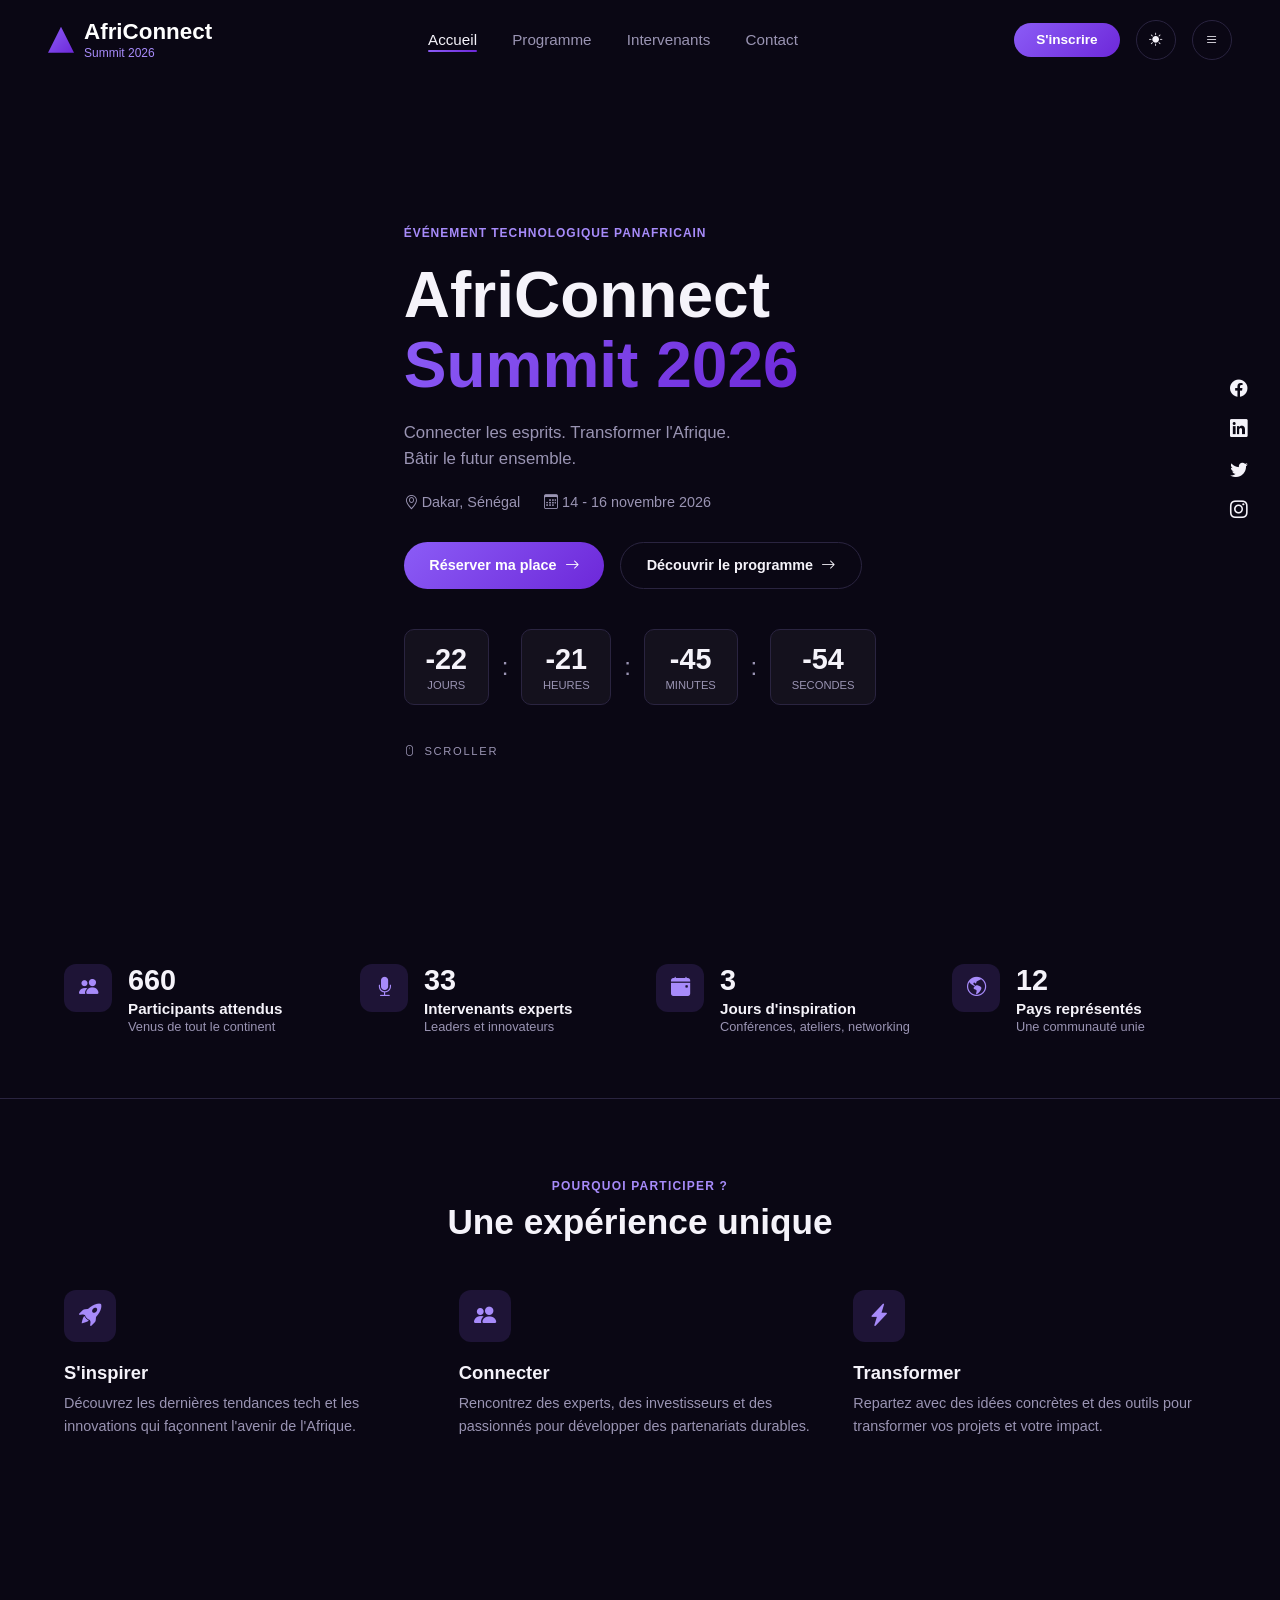
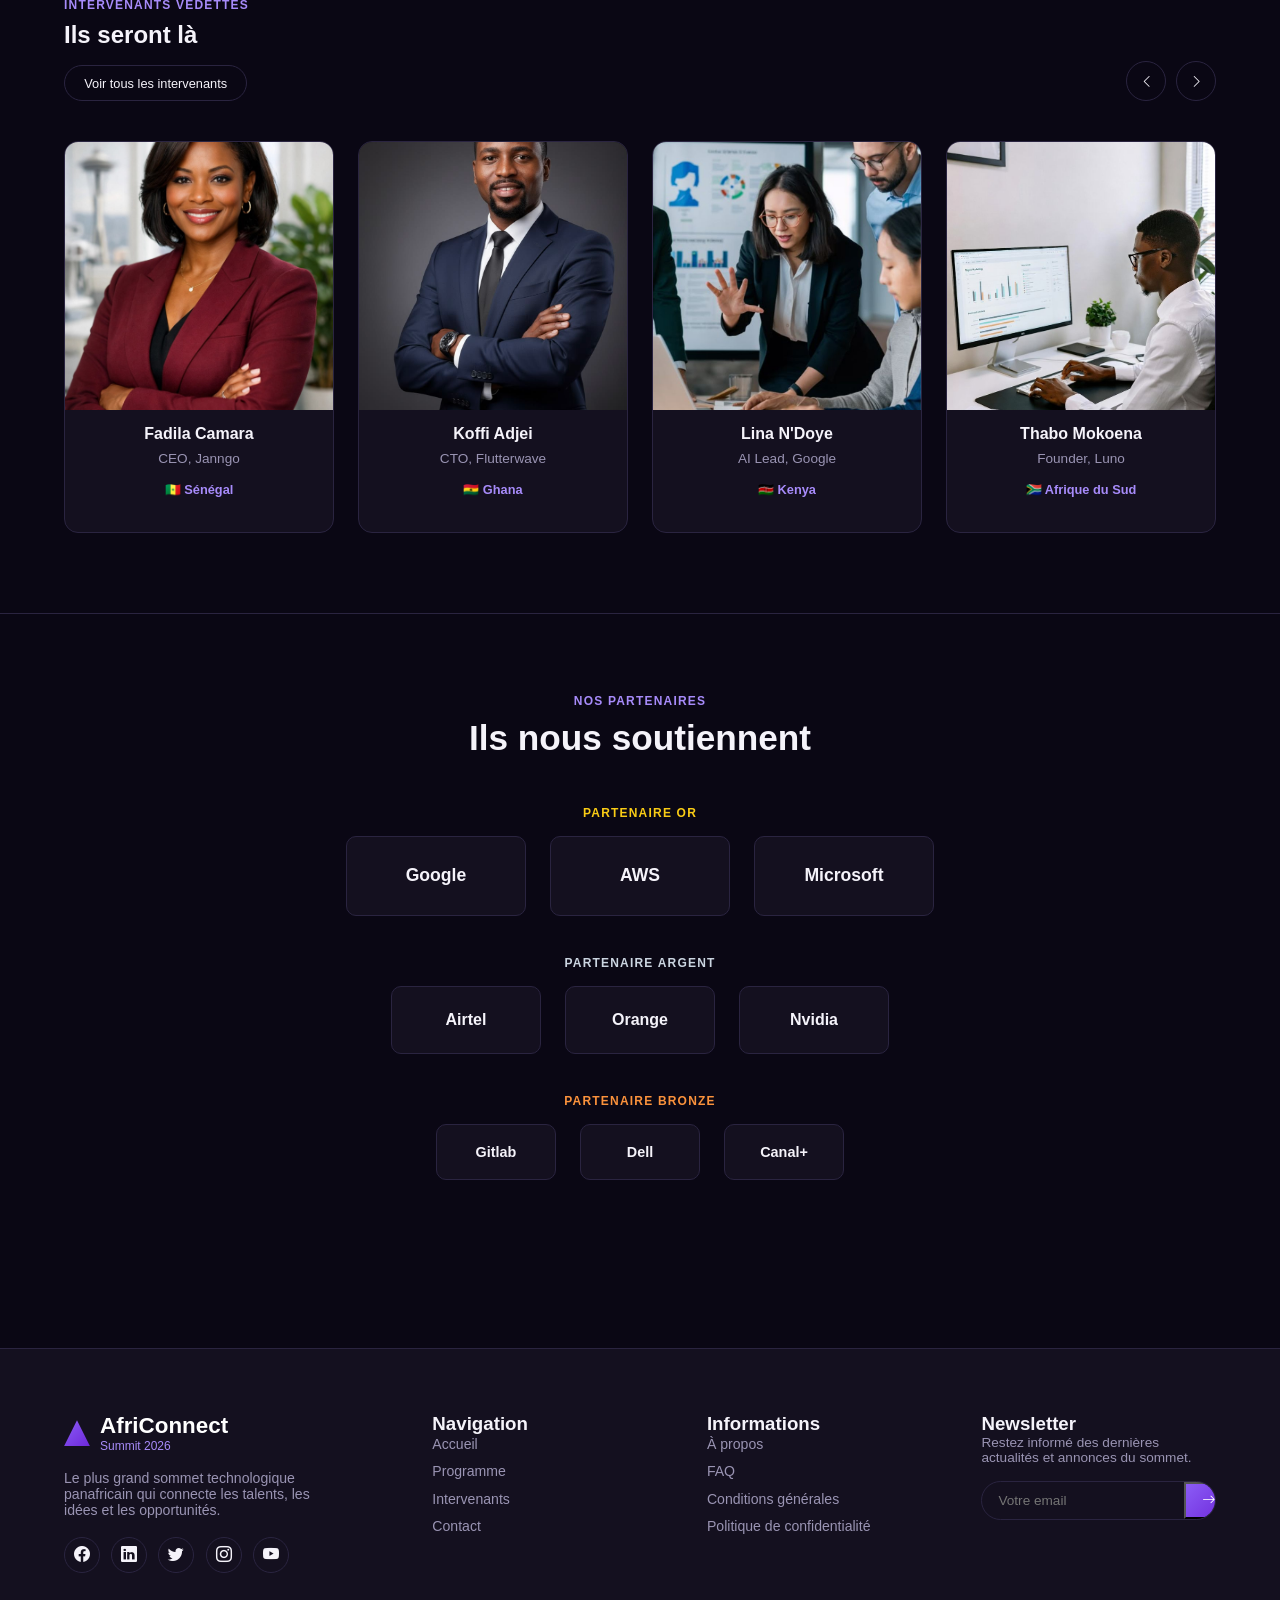
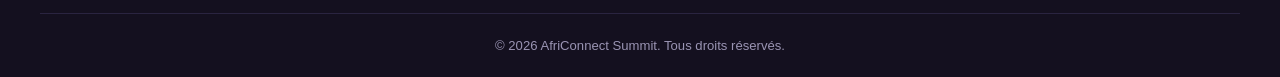
==== commit cbb5e7f0: "README.md complet, tests responsive final, corrections W3C" ====
--- a/index.html
+++ b/index.html
@@ -261,7 +261,7 @@
         </div>
 
         <div class="footer-links">
-            <h4>Navigation</h4>
+            <h3>Navigation</h3>
             <ul>
                 <li><a href="index.html">Accueil</a></li>
                 <li><a href="programme.html">Programme</a></li>
@@ -271,7 +271,7 @@
         </div>
 
         <div class="footer-info-links">
-            <h4>Informations</h4>
+            <h3>Informations</h3>
             <ul>
                 <li><a href="#">À propos</a></li>
                 <li><a href="#">FAQ</a></li>
@@ -281,7 +281,7 @@
         </div>
 
         <div class="footer-newsletter">
-            <h4>Newsletter</h4>
+            <h3>Newsletter</h3>
             <p>Restez informé des dernières actualités et annonces du sommet.</p>
             <form class="newsletter-form">
                 <input type="email" placeholder="Votre email" required>
--- a/css/style.css
+++ b/css/style.css
@@ -1118,19 +1118,19 @@
   margin-top: 0.3rem;
 }
 
-.form-group.invalid .error-msg {
+.error-msg.visible {
   display: block;
 }
 
-.form-group.invalid input,
-.form-group.invalid select,
-.form-group.invalid textarea {
+input.invalid,
+select.invalid,
+textarea.invalid {
   border-color: #f87171;
 }
 
-.form-group.valid input,
-.form-group.valid select,
-.form-group.valid textarea {
+input.valid,
+select.valid,
+textarea.valid {
   border-color: #34d399;
 }
 
@@ -1259,4 +1259,78 @@
 
 @media (max-width: 900px) {
   .contact-layout { flex-direction: column; }
+}
+body.light {
+  --color-bg: #f5f3fa;
+  --color-surface: #ffffff;
+  --color-surface-alt: #ece9f5;
+  --color-text: #000000;
+  --color-text-muted: #5b5570;
+  --color-border: #e0dcee;
+}
+body.light .hero-overlay {
+  background: linear-gradient(180deg, rgba(245,243,250,0.55), rgba(245,243,250,0.92));
+}
+
+body.light .navbar.scrolled {
+  background-color: rgba(245, 243, 250, 0.85);
+}
+.hamburger {
+  display: none;
+}
+
+@media (max-width: 900px) {
+  .nav-links {
+    position: fixed;
+    top: 0;
+    right: 0;
+    height: 100vh;
+    width: min(75vw, 300px);
+    background: var(--color-surface);
+    flex-direction: column;
+    justify-content: center;
+    align-items: flex-start;
+    gap: 2rem;
+    padding: 2rem;
+    transform: translateX(100%);
+    transition: transform 0.35s ease;
+    z-index: 999;
+  }
+
+  .nav-links.open {
+    transform: translateX(0);
+  }
+
+  .nav-actions .btn {
+    display: none;
+  }
+
+  #menu-toggle {
+    display: flex;
+  }
+}
+.anim {
+  opacity: 0;
+  transform: translateY(20px);
+  transition: opacity 0.6s ease, transform 0.6s ease;
+}
+
+.anim.show {
+  opacity: 1;
+  transform: translateY(0);
+}
+.speaker-card.hidden {
+  display: none;
+}
+#back-to-top {
+  opacity: 0;
+  visibility: hidden;
+  transform: translateY(10px);
+  transition: opacity 0.3s ease, transform 0.3s ease, visibility 0.3s ease;
+}
+
+#back-to-top.visible {
+  opacity: 1;
+  visibility: visible;
+  transform: translateY(0);
 }
